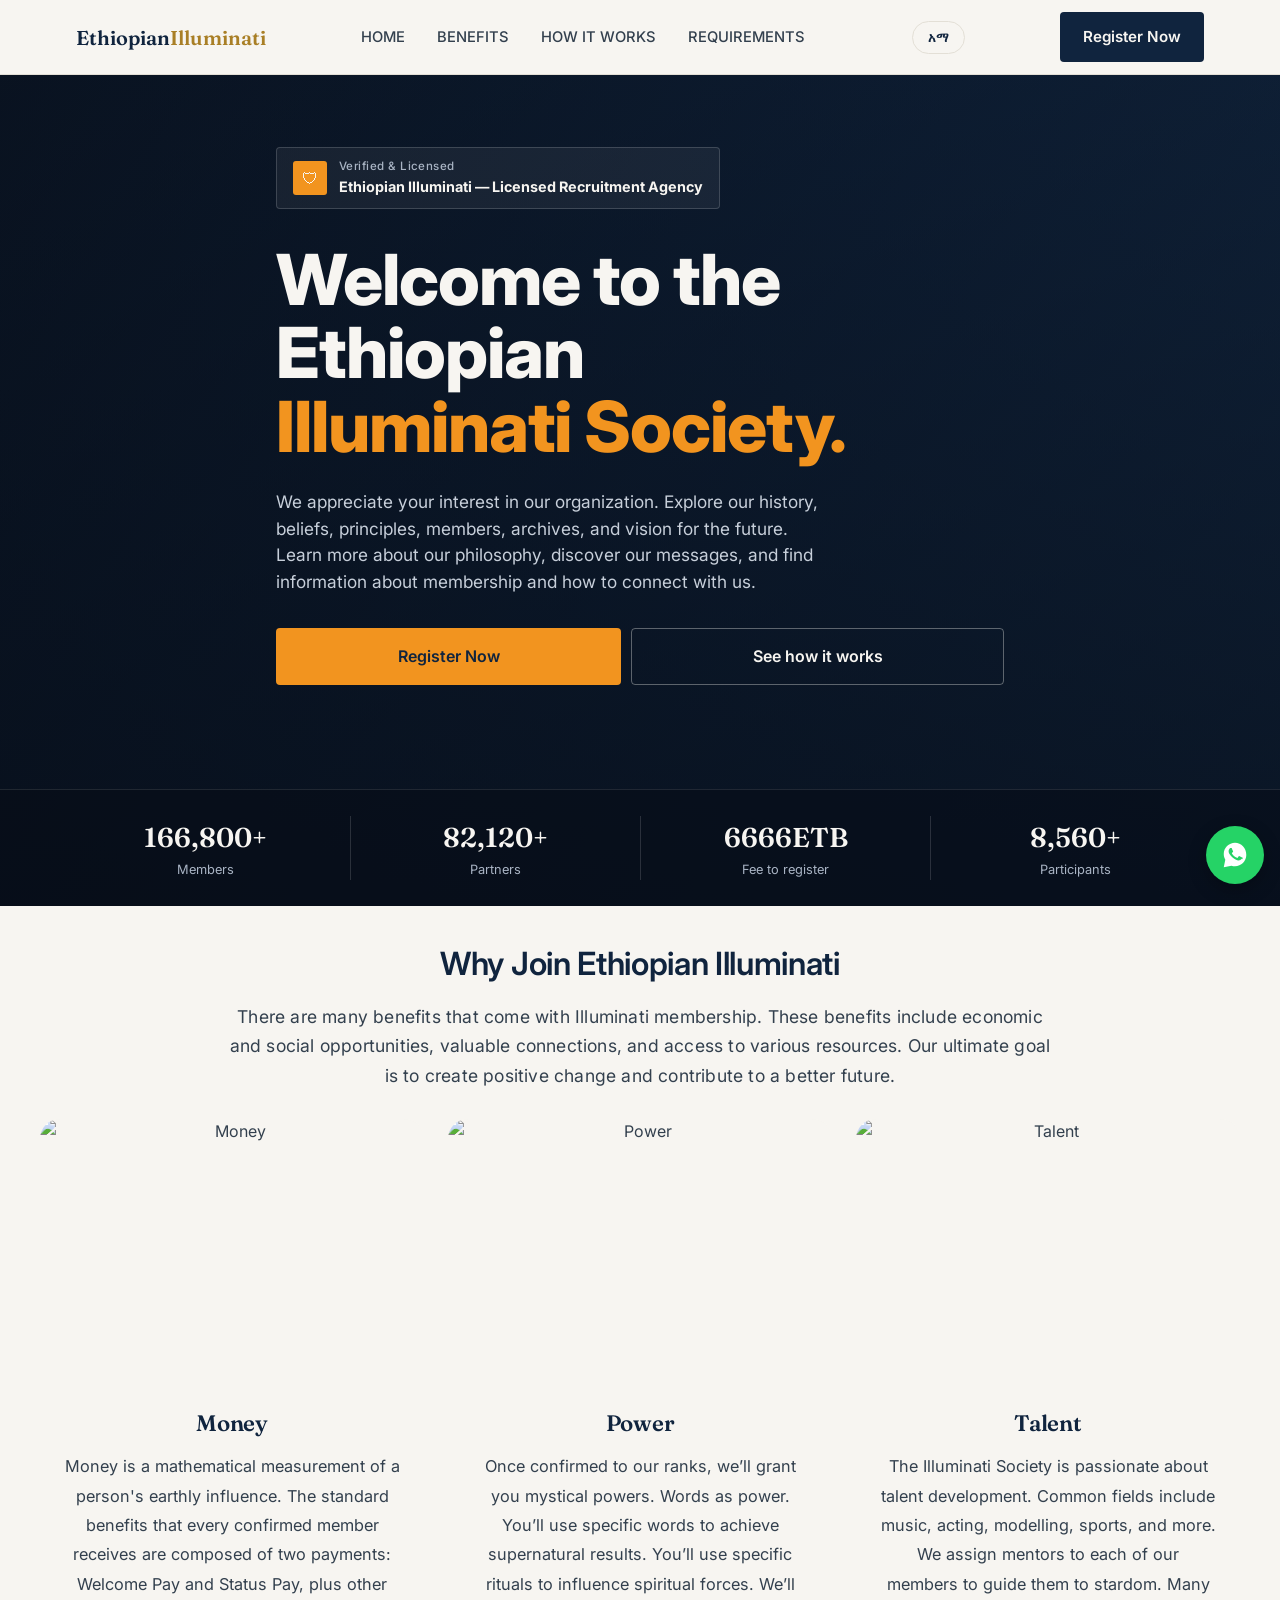
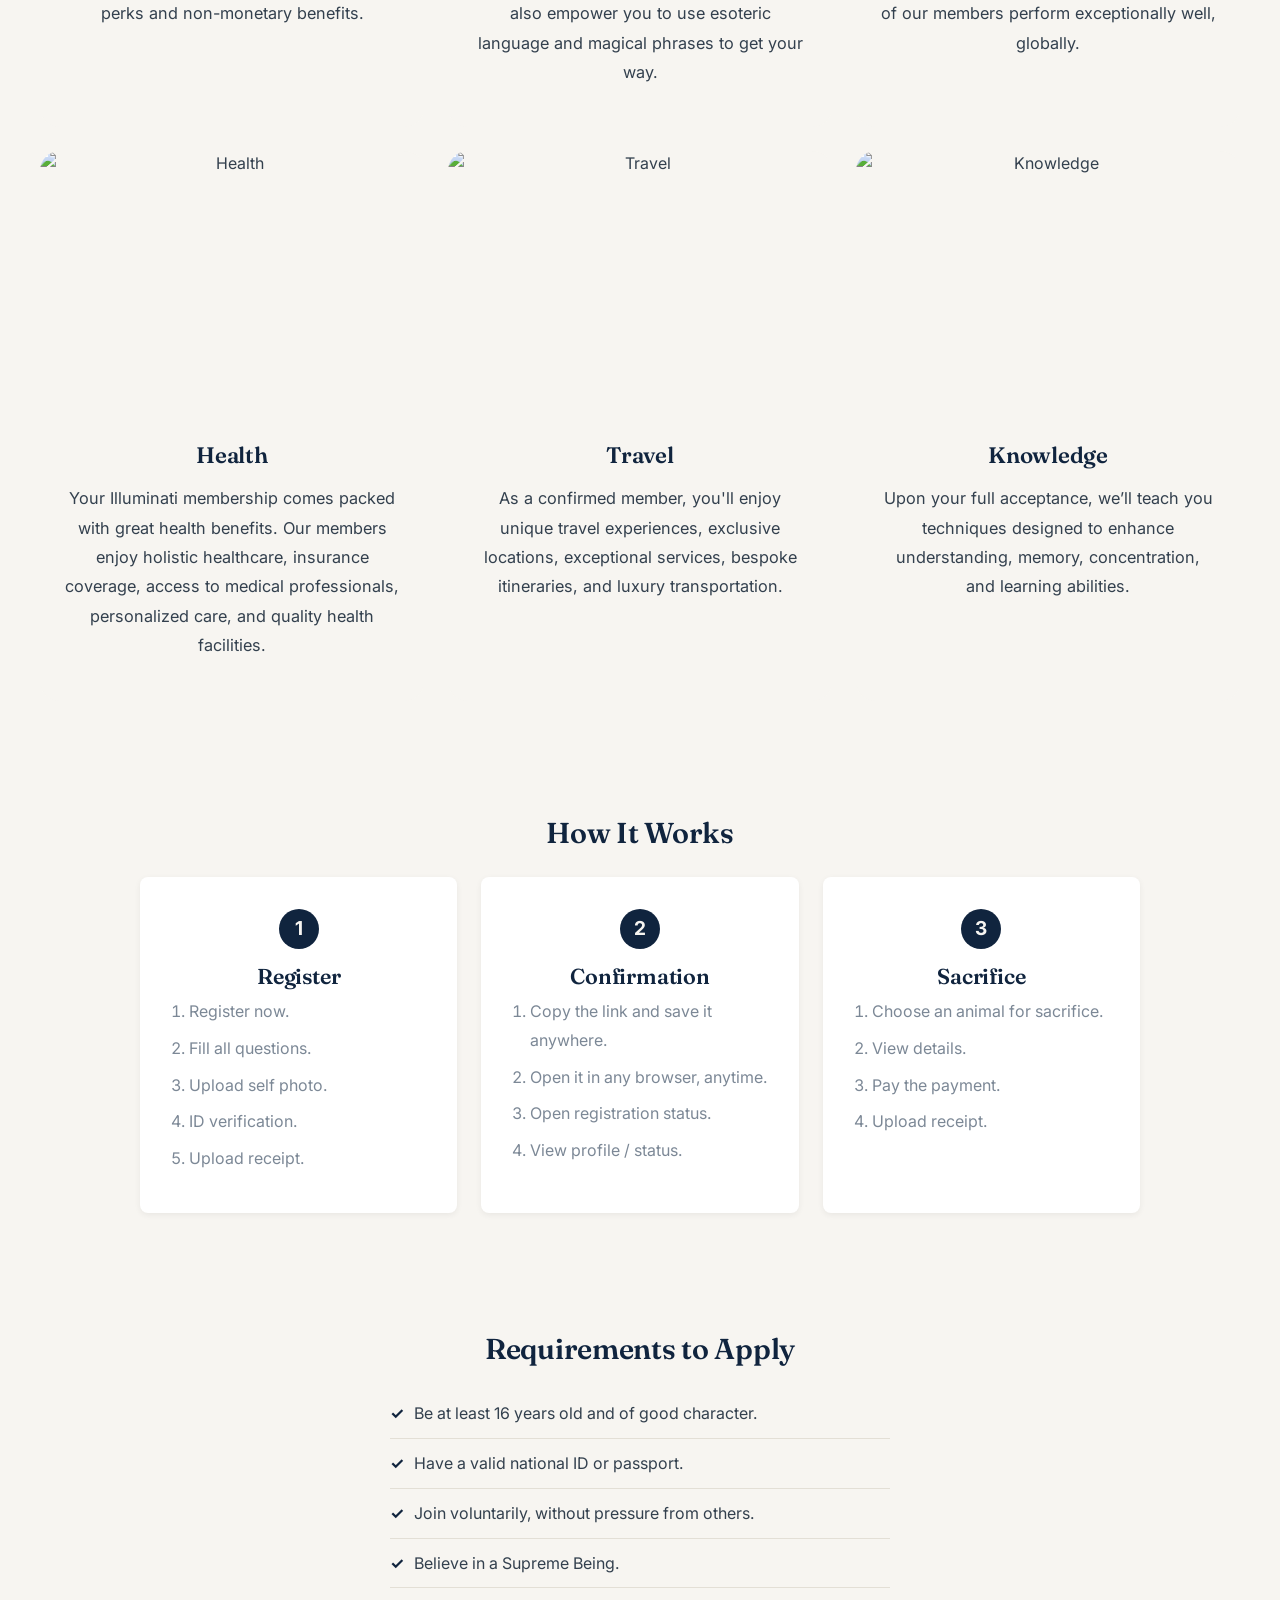
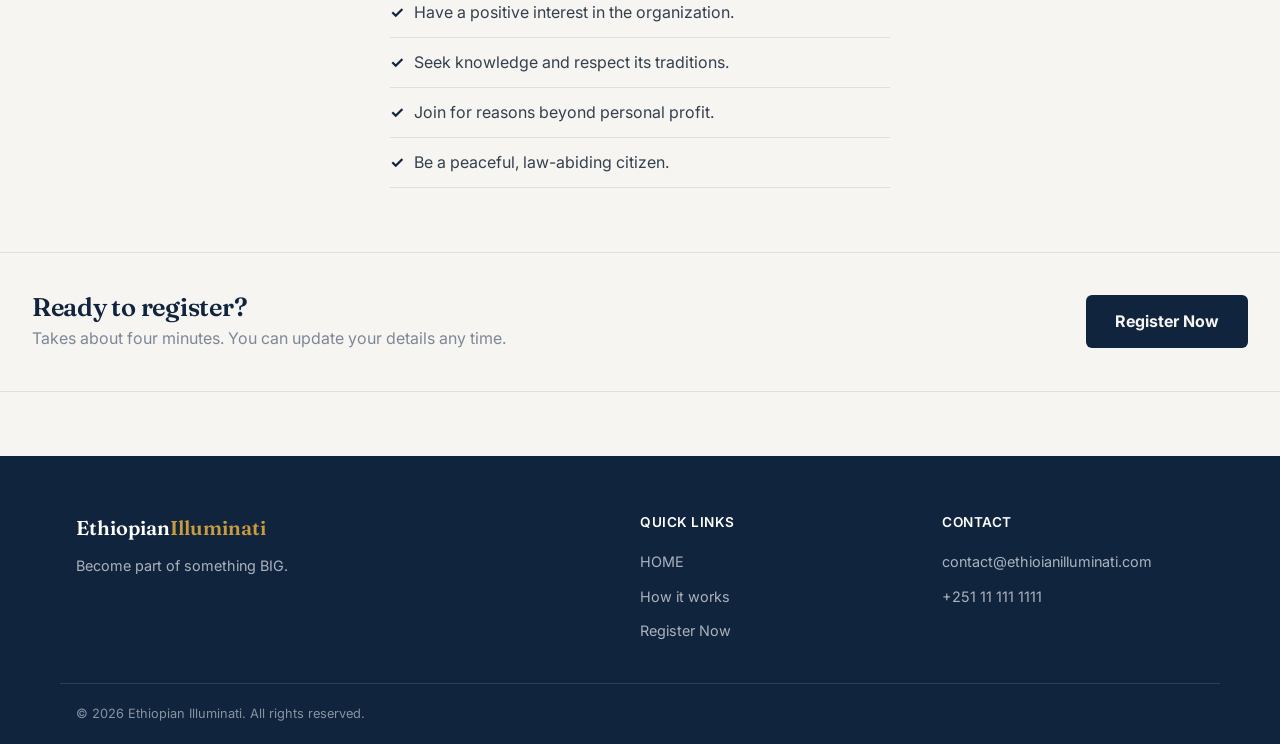
==== index.html @ 620e5559 "Add files via upload" ====
<!DOCTYPE html>
<html lang="en">
<head>
<meta charset="UTF-8">
<meta name="viewport" content="width=device-width, initial-scale=1.0">
<title>Ethiopian Illuminati-Registration</title>
<link rel="preconnect" href="https://fonts.googleapis.com">
<link href="https://fonts.googleapis.com/css2?family=Fraunces:opsz,wght@9..144,400;9..144,600;9..144,700&family=Inter:wght@400;500;600;700&display=swap" rel="stylesheet">
<link rel="stylesheet" href="styles.css">
</head>
<body>

<header class="site-header">
  <div class="wrap header-row">
    <a class="brand" href="index.html">
      <img class="brand-logo" src="images/elu.jpg" alt="Ethiopian Illuminati logo" onerror="this.style.display='none'">
      <span class="brand-word">Ethiopian<span class="brand-accent">Illuminati</span></span>
    </a>
    <nav class="main-nav">
      <a href="index.html" data-i18n="nav.home">HOME</a>
      <a href="#benefits" data-i18n="nav.benefits">BENEFITS</a>
      <a href="#how" data-i18n="nav.howItWorks">HOW IT WORKS</a>
      <a href="#requirements" data-i18n="nav.requirements">REQUIREMENTS</a>
    </nav>
    <button type="button" class="lang-toggle" id="langToggle" aria-label="Switch to Amharic">አማ</button>
    <button class="nav-toggle" aria-label="Menu" aria-expanded="false">
      <svg viewBox="0 0 24 24" width="24" height="24" fill="none" stroke="currentColor" stroke-width="1.8"><path d="M3 6h18M3 12h18M3 18h18"/></svg>
    </button>
    <a class="btn btn-primary" href="register.html" data-i18n="nav.registerNow">Register Now</a>
  </div>
</header>
<main>
  <section class="hero">
  <div class="hero-overlay"></div>
  <div class="wrap hero-content">
    <div class="badge">
      <span class="badge-icon">&#128737;</span>
      <div>
        <p class="badge-eyebrow" data-i18n="hero.badgeEyebrow">Verified &amp; Licensed</p>
        <p class="badge-main" data-i18n="hero.badgeMain">Ethiopian Illuminati — Licensed Recruitment Agency</p>
      </div>
    </div>

    <h1 class="hero-display" data-i18n-html="hero.headline">Welcome <br><span class="accent">to the Ethiopian Illuminati!</span></h1>

    <p class="hero-lede" data-i18n="hero.lede">We appreciate your interest in our organization. Explore our history, beliefs, principles, members, archives, and vision for the future. Learn more about our philosophy, discover our messages, and find information about membership and how to connect with us.</p>

    <div class="hero-actions">
      <a class="btn btn-accent btn-lg" href="register.html" data-i18n="hero.registerCta">Register now </a>
      <a class="btn btn-outline btn-lg" href="#how" data-i18n="hero.seeHow">See how it works</a>
    </div>
  </div>

  <div class="hero-stats">
    <div class="wrap stats-row">
      <div><span class="stat-num">166,800+</span><span class="stat-label" data-i18n="stats.workersPlaced">Members</span></div>
      <div><span class="stat-num">82,120+</span><span class="stat-label" data-i18n="stats.employerPartners">Partners</span></div>
      <div><span class="stat-num">6666ETB</span><span class="stat-label" data-i18n="stats.feeToRegister">Fee to register</span></div>
      <div><span class="stat-num">8,560+</span><span class="stat-label" data-i18n="stats.sectorsHiring">Participants</span></div>
    </div>
  </div>          
</section>
 <section class="benefits" id="benefits">

  <h2 data-i18n="benefits.whyjoin">
    Why Join Ethiopian Illuminati
  </h2>

  <div class="about-text">
    <p data-i18n="benefits.intro">
      here are myriad benefits that come with Illuminati membership.The benefits accured are economic and social;montery and nono monetrey.ur financial foundation is built upon liquid assets, great connections and various holdings across plantes.These myriad resources enable us to run global scale missions. Our ultimate goal is to change the world for better.
    </p>
  </div>

  <div class="benefits-grid">
       <!-- 4 -->
    <div class="benefit-card">
      <img src="images/money.jpg" alt="Money" class="benefit-icon">

      <div class="benefit-text">
        <h3 data-i18n="benefits.money.title">Money</h3>
        <p data-i18n="benefits.money.text">
         >Money is a mathematical measurement of a person's earthly influence. The standard benefits that every Confirmed Member receives is composed of two payments: Welcome Pay (lump sum) and Status Pay (monthly). Plus other perks and non-monetary benefits.
        </p>
      </div>
    </div>
    
    <!-- 1 -->
    <div class="benefit-card">
      <img src="images/power.jpg" alt="Power" class="benefit-icon">

      <div class="benefit-text">
        <h3 data-i18n="benefits.power.title">Power</h3>
        <p data-i18n="benefits.power.text">
        Once confirmed to our ranks, we’ll grant you mystical powers. Words as power. You’ll use specific words to achieve supernatural results. You’ll use specific rituals to influence spiritual forces. We’ll also empower you to use esoteric language and magical phrases to get your way.
        </p>
      </div>
    </div>

    <!-- 2 -->
    <div class="benefit-card">
      <img src="images/talent.jpg" alt="Talent" class="benefit-icon">

      <div class="benefit-text">
        <h3 data-i18n="benefits.talent.title">Talent</h3>
        <p data-i18n="benefits.talent.text">
         The Illuminati Society is passionate about talent development. Common fields include: music, acting, modelling, sports, and more. We assign mentors to each of our members to guide them to stardom. Many of our members perform exceptionally well, globally.
        </p>
      </div>
    </div>

    <!-- 3 -->
    <div class="benefit-card">
      <img src="images/health.jpg" alt="Health" class="benefit-icon">

      <div class="benefit-text">
        <h3 data-i18n="benefits.health.title">Health</h3>
        <p data-i18n="benefits.health.text">
          Your Illuminati membership comes packed with great health benefits. Our members enjoy the best of holistic healthcare system, universal insurance coverage, access to top medical professionals, personalized care, and superior health facilities in a country of their choice.
        </p>
      </div>
    </div>
    
    <!-- 5 -->
    <div class="benefit-card">
      <img src="images/travel.jpg" alt="Travel" class="benefit-icon">

      <div class="benefit-text">
        <h3 data-i18n="benefits.travel.title">Travel</h3>
        <p data-i18n="benefits.travel.text">
         Ever dreamed of going to the Bohemian Grove & other exclusive, high-end locations? As a Confirmed Member, you'll enjoy the privilege of unique travel experiences, indulgent amenities & exceptional services, often including private villas, bespoke itineraries, and luxury mobility like cars & jets.
        </p>
      </div>
    </div>

    <!-- 6 -->
    <div class="benefit-card">
      <img src="images/knowledge.jpg" alt="Knowledge" class="benefit-icon">

      <div class="benefit-text">
        <h3 data-i18n="benefits.knowledge.title">Knowledge</h3>
        <p data-i18n="benefits.knowledge.text">
         Upon your full acceptance, we’ll teach you incantations that imparts and enhances understanding. Our magical rituals are designed to help you reach new heights in thinking, improve your memory, concentration, and learning abilities.
        </p>
      </div>
    </div>

  </div>
</section>
<section class="how-it-works" id="how">

  <h2 data-i18n="how.title">How It Works</h2>

  <div class="steps-grid">

    <!-- STEP 1 -->
    <div class="step-card">

      <div class="step-number">1</div>

      <h3 data-i18n="how.step1Title">Register</h3>

      <ol>
        <li data-i18n="how.step1.item1">Register now.</li>
        <li data-i18n="how.step1.item2">Fill all questions.</li>
        <li data-i18n="how.step1.item3">Upload self photo.</li>
        <li data-i18n="how.step1.item4">ID verification.</li>
        <li data-i18n="how.step1.item5">Upload receipt.</li>
      </ol>

    </div>


    <!-- STEP 2 -->
    <div class="step-card">

      <div class="step-number">2</div>

      <h3 data-i18n="how.step2Title">Confirmation</h3>

      <ol>
        <li data-i18n="how.step2.item1">Copy the link and save it anywhere.</li>
        <li data-i18n="how.step2.item2">Open it in any browser, anytime.</li>
        <li data-i18n="how.step2.item3">Open registration status.</li>
        <li data-i18n="how.step2.item4">View profile / status.</li>
      </ol>

    </div>


    <!-- STEP 3 -->
    <div class="step-card">

      <div class="step-number">3</div>

      <h3 data-i18n="how.step3Title">Sacrifice</h3>

      <ol>
        <li data-i18n="how.step3.item1">Choose an animal for sacrifice.</li>
        <li data-i18n="how.step3.item2">View details.</li>
        <li data-i18n="how.step3.item3">Pay the payment.</li>
        <li data-i18n="how.step3.item4">Upload receipt.</li>
      </ol>

    </div>

  </div>

</section>
<section class="requirements" id="requirements">

  <h2 data-i18n="requirements.title">Requirements to Apply</h2>

  <ul class="requirements-list">
    <li data-i18n="requirements.item1">
      Be at least 16 years old and of good character.
    </li>

    <li data-i18n="requirements.item2">
      Have a valid national ID or passport.
    </li>

    <li data-i18n="requirements.item3">
      Join voluntarily, without pressure from others.
    </li>

    <li data-i18n="requirements.item4">
      Believe in a Supreme Being.
    </li>

    <li data-i18n="requirements.item5">
      Have a positive interest in the organization.
    </li>

    <li data-i18n="requirements.item6">
      Seek knowledge and respect its traditions.
    </li>

    <li data-i18n="requirements.item7">
      Join for reasons beyond personal profit.
    </li>

    <li data-i18n="requirements.item8">
      Be a peaceful, law-abiding citizen.
    </li>
  </ul>

</section>
<section class="cta-banner">

  <div class="cta-text">

    <h2 data-i18n="cta.title">
      Ready to register?
    </h2>

    <p data-i18n="cta.text">
      Takes about four minutes. You can update your details any time.
    </p>

  </div>

  <a href="register.html"
     class="btn-cta"
     data-i18n="cta.button">
    Register Now
  </a>

</section>
  </main>
<footer class="site-footer">
  <div class="wrap footer-grid">
    <div class="footer-col footer-brand">
      <a class="brand" href="index.html">
        <span class="brand-word">Ethiopian<span class="brand-accent">Illuminati</span></span>
      </a>
      <p data-i18n="footer.tagline">Connecting job seekers with vetted employers across Ethiopia.</p>
    </div>
    <div class="footer-col">
      <h4 data-i18n="footer.quickLinks">Quick Links</h4>
      <ul>
        <li><a href="index.html" data-i18n="nav.home">Home</a></li>
        <li><a href="index.html#how" data-i18n="nav.how">How it works</a></li>
        <li><a href="register.html" data-i18n="nav.registerNow">Register Now</a></li>
      </ul>
    </div>
    <div class="footer-col">
      <h4 data-i18n="footer.contact">Contact</h4>
      <ul>
        <li><a href="mailto:contact@ethioianilluminati.com">contact@ethioianilluminati.com</a></li>
        <li><a href="tel:+251111111111">+251 11 111 1111</a></li>
      </ul>
    </div>
  </div>
  <div class="wrap footer-bottom">
    <p>&copy; 2026 Ethiopian Illuminati. <span data-i18n="footer.rights">All rights reserved.</span></p>
  </div>
</footer>
<script src="config.js"></script>
<script src="i18n.js"></script>
<script src="confirm.js"></script>
<script src="nav.js"></script>
<script src="whatsapp.js"></script>
</body>
</html>
---- styles.css ----
:root{
  /* Prevents phones/browsers with "Force Dark" or "Auto dark theme for websites"
     enabled from recoloring the page (this was why the orange accent turned
     red/maroon and the light sections went dark on some phones). */
  color-scheme: light only;

  --navy: #10243E;
  --navy-soft: #1A3358;
  --gold: #C89B3C;
  --gold-deep: #A97F26;
  --accent: #F2941F;
  --accent-deep: #D67D0F;
  --cream: #F7F5F1;
  --paper: #FFFFFF;
  --slate: #33404E;
  --muted: #7C8896;
  --line: #E3DFD6;
  --success: #2F6B4F;
  --radius: 4px;
  --serif: 'Fraunces', Georgia, serif;
  --sans: 'Inter', -apple-system, sans-serif;
}

*{box-sizing:border-box; margin:0; padding:0;}
[hidden]{ display:none !important; }
html{scroll-behavior:smooth;}
body{
  font-family: var(--sans);
  color: var(--slate);
  background: var(--cream);
  line-height: 1.55;
  -webkit-font-smoothing: antialiased;
}
img{max-width:100%; display:block;}
a{color:inherit; text-decoration:none;}
.wrap{max-width: 1160px; margin: 0 auto; padding: 0 24px;}

h1,h2,h3{
  font-family: var(--serif);
  color: var(--navy);
  line-height: 1.12;
  font-weight: 600;
  letter-spacing: -0.01em;
}
h1{font-size: clamp(2.4rem, 5vw, 3.6rem);}
h2{font-size: clamp(1.7rem, 3vw, 2.3rem); margin-bottom: 8px;}
h3{font-size: 1.15rem; margin-bottom: 8px;}
.lede{font-size: 1.05rem; color: var(--muted); max-width: 46ch;}
.kicker{
  font-family: var(--sans);
  font-size: 0.95rem;
  font-weight: 600;
  color: var(--gold-deep);
  margin-bottom: 14px;
}

/* buttons */
.btn{
  display:inline-flex; align-items:center; justify-content:center;
  padding: 12px 22px;
  border-radius: var(--radius);
  font-weight: 600;
  font-size: 0.95rem;
  border: 1px solid transparent;
  cursor: pointer;
  transition: background .15s ease, color .15s ease, border-color .15s ease;
}
.btn-primary{ background: var(--navy); color: var(--cream); }
.btn-primary:hover{ background: var(--navy-soft); }
.btn-ghost{ background: transparent; color: var(--navy); border-color: var(--navy); }
.btn-ghost:hover{ background: var(--navy); color: var(--cream); }
.btn-lg{ padding: 15px 28px; font-size: 1rem; }
.btn:disabled{ opacity: .55; cursor: not-allowed; }

/* header */
.site-header{
  background: var(--cream);
  border-bottom: 1px solid var(--line);
  position: sticky; top:0; z-index: 20;
}
.header-row{
  display:flex; flex-wrap: wrap; align-items:center; justify-content:space-between;
  min-height: 74px; row-gap: 8px; position: relative;
}
.brand{
  display:flex; align-items:center; gap:10px;
  font-family: var(--serif);
  font-size: 1.25rem;
  font-weight: 600;
  color: var(--navy);
}
.brand-logo{
  width: 49px; height: 49px;
  border-radius: 50%;
  object-fit: cover;
  display: block;
  flex-shrink: 0;
}
@media (max-width: 600px){
  .brand-logo{
    width: 38px;
    height: 38px;
  }
}
.brand-accent{ color: var(--gold-deep); }
.main-nav{ display:flex; gap: 32px; }
.main-nav a{ font-size: 0.92rem; font-weight: 500; color: var(--slate); }
.main-nav a:hover{ color: var(--navy); }

.nav-toggle{
  display:none; background:none; border:none; cursor:pointer; padding: 8px;
  color: var(--navy); align-items:center; justify-content:center;
}

.lang-toggle{
  background: transparent;
  border: 1px solid var(--line);
  color: var(--navy);
  border-radius: 999px;
  padding: 7px 15px;
  font-size: 0.82rem;
  font-family: var(--sans, inherit);
  font-weight: 600;
  cursor: pointer;
  margin-left: 12px;
  flex-shrink: 0;
  transition: background 0.15s, color 0.15s, border-color 0.15s;
}
.lang-toggle:hover{ background: var(--navy); color: var(--cream); border-color: var(--navy); }

/* hero — full-bleed dark photo hero with orange accent */
.hero{
  position: relative;
  color: var(--cream);
  padding: 110px 0 0;
  overflow: hidden;
  background: url('images/hero-bg.jpg') center / cover no-repeat,
    linear-gradient(120deg, #0B1626 0%, #10243E 55%, #16304F 100%);
}
.hero-overlay{
  position:absolute; inset:0;
  background: linear-gradient(180deg, rgba(6,12,22,0.35) 0%, rgba(6,12,22,0.75) 100%);
  pointer-events:none;
}
.hero-content{ position:relative; padding-bottom: 64px; max-width: 760px; }

.badge{
  display:inline-flex; align-items:center; gap: 12px;
  background: rgba(255,255,255,0.06);
  border: 1px solid rgba(255,255,255,0.16);
  border-radius: var(--radius);
  padding: 10px 16px;
  margin-bottom: 34px;
}
.badge-icon{
  display:flex; align-items:center; justify-content:center;
  width: 34px; height: 34px;
  background: var(--accent);
  border-radius: 3px;
  font-size: 1rem;
}
.badge-eyebrow{ font-size: 0.72rem; letter-spacing: 0.04em; color: #A9B4C4; font-weight:500; }
.badge-main{ font-size: 0.9rem; font-weight: 700; color: var(--cream); }

.hero-display{
  font-family: var(--sans);
  font-weight: 800;
  font-size: clamp(2.6rem, 6vw, 4.4rem);
  line-height: 1.04;
  letter-spacing: -0.015em;
  color: var(--cream);
  margin-bottom: 26px;
}
.hero-display .accent{ color: var(--accent); }

.hero-lede{
  font-size: 1.08rem;
  color: #C7CFDA;
  max-width: 50ch;
  margin-bottom: 32px;
}

/* Hero action buttons: kept on one line and allowed to shrink together,
   instead of wrapping onto separate lines on phones with larger system
   font sizes (this was why "See how it works" dropped below the primary
   button on some devices). Falls back to a clean full-width stack only
   on very narrow screens (see media query below). */
.hero-actions{
  display:flex;
  gap:10px;
  margin-bottom: 56px;
  flex-wrap: nowrap;
}
.hero-actions .btn{
  flex: 1 1 auto;
  min-width: 0;
  white-space: nowrap;
  overflow: hidden;
  text-overflow: ellipsis;
}

.btn-accent{ background: var(--accent); color: var(--navy); }
.btn-accent:hover{ background: var(--accent-deep); }
.btn-outline{ background: transparent; color: var(--cream); border-color: rgba(247,245,241,0.35); }
.btn-outline:hover{ background: rgba(255,255,255,0.08); border-color: rgba(247,245,241,0.6); }

.hero-stats{ position:relative; background: rgba(6,12,22,0.55); border-top: 1px solid rgba(255,255,255,0.1); }
.hero-stats .stats-row{
  display:grid; grid-template-columns: repeat(4, 1fr);
  padding: 26px 0;
}
.hero-stats .stats-row > div{ text-align:center; border-left: 1px solid rgba(255,255,255,0.14); }
.hero-stats .stats-row > div:first-child{ border-left:none; }
.hero-stats .stat-num{
  display:block; font-family: var(--serif); font-size: 1.7rem; color: var(--cream); font-weight:600;
}
.hero-stats .stat-label{ display:block; font-size: 0.8rem; color: #A9B4C4; margin-top:2px; }

/* how it works */
/* HOW IT WORKS */
.how-it-works {
  padding: 84px 0;
}

.how-it-works h2 {
  text-align: center;
  margin-bottom: 50px;
}

.steps-grid {
  display: grid;
  grid-template-columns: repeat(3, 1fr);
  gap: 32px;
  max-width: 1150px;
  margin: 0 auto;
}

.step-card {
  background: #fff;
  border-radius: 14px;
  padding: 40px 32px;
  text-align: center;
  box-shadow: 0 5px 20px rgba(0, 0, 0, 0.08);
  transition: transform 0.3s ease, box-shadow 0.3s ease;
}

.step-card:hover {
  transform: translateY(-5px);
  box-shadow: 0 10px 30px rgba(0, 0, 0, 0.12);
}

.step-number {
  width: 54px;
  height: 54px;
  margin: 0 auto 22px;
  border-radius: 50%;
  background: var(--navy);
  color: white;

  display: flex;
  align-items: center;
  justify-content: center;

  font-size: 1.2rem;
  font-weight: 700;
}

.step-card h3 {
  margin-bottom: 20px;
  font-size: 1.35rem;
}

.step-card ol {
  text-align: left;
  margin: 0;
  padding-left: 25px;
  color: var(--muted);
  line-height: 1.8;
}

.step-card li {
  margin-bottom: 8px;
}


/* Mobile */
@media (max-width: 800px) {
  .steps-grid {
    grid-template-columns: 1fr;
    padding: 0 20px;
  }
}

/* footer */
.site-footer{
  background: var(--navy);
  padding: 56px 0 0;
  margin-top: 64px;
}
.footer-grid{
  display:grid;
  grid-template-columns: 2fr 1fr 1fr;
  gap: 40px;
  padding-bottom: 40px;
  border-bottom: 1px solid rgba(255,255,255,0.12);
}
.footer-col .brand{ color: var(--paper); }
.footer-col .brand .brand-accent{ color: var(--gold); }
.footer-brand p{
  margin-top: 12px;
  font-size: 0.9rem;
  color: rgba(255,255,255,0.65);
  max-width: 34ch;
}
.footer-col h4{
  font-family: var(--sans);
  font-size: 0.85rem;
  font-weight: 600;
  letter-spacing: 0.04em;
  text-transform: uppercase;
  color: var(--paper);
  margin-bottom: 16px;
}
.footer-col ul{ list-style:none; display:flex; flex-direction:column; gap:10px; }
.footer-col ul a{
  font-size: 0.9rem;
  color: rgba(255,255,255,0.65);
}
.footer-col ul a:hover{ color: var(--gold); }
.footer-bottom{
  padding: 20px 0;
  font-size: 0.8rem;
  color: rgba(255,255,255,0.5);
}

@media (max-width: 720px){
  .footer-grid{ grid-template-columns: 1fr; gap: 28px; }
}

/* registration page */
.register-section{ padding: 64px 0 96px; }
.register-grid{
  display:grid; grid-template-columns: 0.85fr 1.15fr; gap: 64px; align-items:start;
}
.register-intro h1{ margin-top: 6px; }
.register-form{
  background: var(--paper);
  border: 1px solid var(--line);
  border-radius: var(--radius);
  padding: 36px;
}
.form-row{ margin-bottom: 20px; }
.form-row.two-col{ display:grid; grid-template-columns: 1fr 1fr; gap: 20px; margin-bottom: 0; }
.form-row.two-col > div{ margin-bottom: 20px; }
.form-row label{ display:block; font-size: 0.88rem; font-weight: 600; color: var(--navy); margin-bottom: 6px; }
.field-hint{ font-size: 0.82rem; color: var(--muted); margin: -12px 0 20px; }
.form-section-label{
  font-family: var(--serif); font-size: 1.05rem; font-weight:600; color: var(--navy);
  margin: 30px 0 4px; padding-top: 22px; border-top: 1px solid var(--line);
}
input[type="file"]{
  padding: 9px 10px; font-size: 0.88rem; background: var(--cream);
}

/* ===== file upload field with preview ===== */
.file-field-input{
  position: absolute; width: 1px; height: 1px; padding: 0; margin: -1px;
  overflow: hidden; clip: rect(0,0,0,0); white-space: nowrap; border: 0;
}
.file-dropzone{
  display:flex; flex-direction:column; align-items:center; justify-content:center; gap: 8px;
  height: 150px; border: 1.5px dashed var(--line); border-radius: var(--radius);
  background: var(--cream); color: var(--muted); font-size: 0.85rem; font-weight: 600;
  cursor: pointer; text-align:center; padding: 12px; transition: border-color .15s ease, color .15s ease;
}
.file-dropzone:hover, .file-dropzone:focus-visible{ border-color: var(--accent); color: var(--accent-deep); outline: none; }
.file-field.has-file .file-dropzone{ display:none; }

.file-preview{
  position: relative; height: 150px; border-radius: var(--radius);
  border: 1px solid var(--line); overflow: hidden; background: var(--cream);
  display:flex; align-items:center; justify-content:center;
}
.file-preview img{ width:100%; height:100%; object-fit: cover; display:block; }
.file-preview-doc{
  display:flex; flex-direction:column; align-items:center; gap: 6px; padding: 12px;
  color: var(--slate); font-size: 0.82rem; font-weight: 600; text-align:center; word-break: break-all;
}
.file-preview-doc svg{ color: var(--accent-deep); }

.file-field-actions{ display:flex; gap: 8px; margin-top: 10px; }
.btn-sm{ padding: 7px 14px; font-size: 0.8rem; }

.resume-banner{
  display:flex; align-items:center; justify-content:space-between; gap: 16px; flex-wrap: wrap;
  background: var(--cream); border: 1px solid var(--line); border-radius: var(--radius);
  padding: 16px 18px; margin-bottom: 24px;
}
.resume-banner p{ margin:0; font-size: 0.9rem; color: var(--slate); }
.resume-banner-actions{ display:flex; gap: 8px; flex-shrink: 0; }
.file-resumed-note .file-preview-doc span{ color: var(--accent-deep); }

.payment-box{
  background: var(--cream);
  border: 1px solid var(--line);
  border-left: 3px solid var(--accent);
  border-radius: var(--radius);
  padding: 16px 18px;
  margin-bottom: 12px;
}
.payment-box-title{ font-size: 0.88rem; font-weight: 600; color: var(--navy); margin-bottom: 10px; }
.payment-details{ display:flex; flex-direction:column; gap: 6px; }
.payment-details > div{ display:flex; justify-content:space-between; gap: 12px; font-size: 0.88rem; }
.payment-details dt{ color: var(--muted); }
.payment-details dd{ font-weight: 600; color: var(--slate); }
input, select, textarea{
  width:100%;
  font-family: var(--sans);
  font-size: 0.95rem;
  color: var(--slate);
  padding: 11px 13px;
  border: 1px solid var(--line);
  border-radius: var(--radius);
  background: var(--paper);
}
input:focus, select:focus, textarea:focus{
  outline: none;
  border-color: var(--navy);
  box-shadow: 0 0 0 3px rgba(16,36,62,0.12);
}
textarea{ resize: vertical; }
.checkbox-row{ display:flex; align-items:flex-start; gap: 10px; font-size: 0.88rem; color: var(--slate); font-weight:400; cursor:pointer; }
.checkbox-row input{ width:auto; margin-top: 3px; }
.form-row.consent{ margin-bottom: 26px; }

/* ===== fingerprint sensor button (redesigned: oval sensor pad + thumbprint ridges) ===== */
.fingerprint-row{ display:flex; align-items:center; gap: 14px; margin-bottom: 22px; }
.fingerprint-btn{
  position: relative;
  width: 82px; height: 100px; flex: 0 0 auto;
  border-radius: 40% 40% 44% 44% / 46% 46% 54% 54%;
  display:flex; align-items:center; justify-content:center;
  border: none;
  background: linear-gradient(145deg, #EDEAE3, #DFDBD1);
  box-shadow: inset 0 2px 5px rgba(0,0,0,0.18), inset 0 -2px 3px rgba(255,255,255,0.6);
  color: var(--muted);
  cursor:pointer;
  -webkit-user-select:none; user-select:none; touch-action:none;
  -webkit-tap-highlight-color: transparent;
  transition: color .2s ease, background .2s ease, box-shadow .2s ease;
}
.fingerprint-btn svg{ position:relative; z-index:2; }
.fingerprint-btn::before{
  content:""; position:absolute; inset:0; border-radius: inherit; z-index:1;
  background: conic-gradient(var(--navy) calc(var(--p, 0) * 1%), transparent 0);
  -webkit-mask: radial-gradient(farthest-side, transparent calc(100% - 4px), #000 calc(100% - 4px));
          mask: radial-gradient(farthest-side, transparent calc(100% - 4px), #000 calc(100% - 4px));
  transition: opacity .15s ease;
  opacity: var(--p, 0);
}
.fingerprint-btn.is-verified{
  background: linear-gradient(145deg, #E9F2ED, #DCEAE1);
  color: var(--navy);
  box-shadow: inset 0 2px 5px rgba(47,107,79,0.25), inset 0 -2px 3px rgba(255,255,255,0.6);
}
.fingerprint-btn.is-verified svg{ color: var(--gold-deep); }
.fingerprint-btn.is-verified::before{ opacity: 0; }
.fingerprint-hint{ margin:0; }
.form-status{ margin-top: 14px; font-size: 0.9rem; }
.form-status.success{ color: var(--success); }
.form-status.error{ color: #B23A3A; }

/* focus visibility */
a:focus-visible, button:focus-visible, input:focus-visible, select:focus-visible, textarea:focus-visible{
  outline: 2px solid var(--gold-deep);
  outline-offset: 2px;
}

/* responsive */
@media (max-width: 900px){
  .register-grid{ grid-template-columns: 1fr; }
  .how-grid{ grid-template-columns: 1fr; }
  .cta-banner{ flex-direction: column; align-items: flex-start; }
  .stats-row{ grid-template-columns: repeat(2, 1fr); row-gap: 20px; }
  .stats-row > div:nth-child(3){ border-left: 1px solid rgba(255,255,255,0.14); }
  .main-nav{ display:none; }
  .main-nav.nav-open{
    display:flex; flex-direction:column; gap: 0;
    position:absolute; top:100%; left:0; right:0;
    background: var(--paper); border: 1px solid var(--line); border-top:none;
    padding: 8px 24px; box-shadow: 0 10px 24px rgba(0,0,0,0.1); z-index: 30;
  }
  .main-nav.nav-open a{ padding: 12px 0; border-bottom: 1px solid var(--line); }
  .main-nav.nav-open a:last-child{ border-bottom: none; }
  .nav-toggle{ display:flex; }
  .form-row.two-col{ grid-template-columns: 1fr; }
  .cta-band-row{ flex-direction:column; align-items:flex-start; }
}

@media (max-width: 480px){
  .header-row{
    flex-wrap: nowrap;
    gap: 6px;
  }
  .brand{
    min-width: 0;
    flex-shrink: 1;
    overflow: hidden;
  }
  .brand-word{
    font-size: 0.95rem;
    white-space: nowrap;
    overflow: hidden;
    text-overflow: ellipsis;
  }
  .lang-toggle{
    padding: 6px 10px;
    font-size: 0.72rem;
    margin-left: 4px;
    flex-shrink: 0;
  }
  .nav-toggle{ flex-shrink: 0; }
  .header-row > a.btn-primary{
    padding: 8px 12px;
    font-size: 0.78rem;
    white-space: nowrap;
    flex-shrink: 0;
    margin-left: 2px;
  }

  /* Shrink hero button padding/text slightly on narrow phones so both
     buttons keep fitting on one line even with a larger system font size. */
  .hero-actions .btn-lg{
    padding: 12px 14px;
    font-size: 0.88rem;
  }
}

/* Only below this width do the hero buttons stack — and when they do,
   they stack full-width and centered instead of the old half-wrapped look. */
@media (max-width: 360px){
  .hero-actions{
    flex-wrap: wrap;
  }
  .hero-actions .btn{
    flex: 1 1 100%;
    white-space: normal;
  }
}

@media (max-width: 380px){
  .brand-logo{ height: 30px; }
  .brand-word{ font-size: 0.85rem; }
  .lang-toggle{ padding: 5px 8px; font-size: 0.68rem; }
  .header-row > a.btn-primary{ padding: 7px 10px; font-size: 0.74rem; }
}

@media (prefers-reduced-motion: reduce){
  *{ scroll-behavior: auto !important; transition: none !important; }
}

/* ===== admin dashboard ===== */
.admin-login-section{ padding: 80px 0 96px; }
.admin-login-card{
  max-width: 440px; margin: 0 auto;
  background: var(--paper);
  border: 1px solid var(--line);
  border-radius: var(--radius);
  padding: 36px;
}
.admin-login-title{ font-size: 1.6rem; margin-bottom: 10px; }

.admin-dashboard{ padding: 48px 0 96px; }
.admin-dash-head{
  display:flex; align-items:flex-end; justify-content:space-between; flex-wrap:wrap; gap:16px;
  margin-bottom: 22px;
}
.admin-dash-title{ font-size: 1.9rem; margin-top: 4px; }
.admin-summary{ display:flex; gap:10px; flex-wrap:wrap; }
.admin-pill{
  font-size: 0.8rem; font-weight:600; color: var(--slate);
  background: var(--paper); border: 1px solid var(--line); border-radius: 999px;
  padding: 6px 14px;
}
.admin-pill.status-new{ color: var(--accent-deep); border-color: var(--accent); }
.admin-pill.status-contacted{ color: var(--gold-deep); border-color: var(--gold); }
.admin-pill.status-placed{ color: var(--success); border-color: var(--success); }

.admin-filters{
  display:flex; gap:12px; flex-wrap:wrap; margin-bottom: 18px;
}
.admin-filters input[type="search"]{ flex: 1 1 220px; }
.admin-filters select{ flex: 0 1 200px; }
.admin-filters .btn{ flex: 0 0 auto; }

.admin-table-wrap{
  background: var(--paper);
  border: 1px solid var(--line);
  border-radius: var(--radius);
  overflow-x: auto;
}
.admin-table{ width:100%; border-collapse: collapse; font-size: 0.9rem; }
.admin-table th{
  text-align:left; font-size: 0.78rem; text-transform: uppercase; letter-spacing: 0.04em;
  color: var(--muted); font-weight:600; padding: 14px 16px; border-bottom: 1px solid var(--line);
  white-space: nowrap;
}
.admin-table td{
  padding: 12px 16px; border-bottom: 1px solid var(--line); white-space: nowrap; vertical-align: middle;
}
.admin-table tbody tr:last-child td{ border-bottom: none; }
.admin-table tbody tr:hover{ background: var(--cream); }
.admin-approval-cell{ display:flex; align-items:center; gap:8px; flex-wrap: wrap; }
.admin-approval-cell .btn-sm{ padding: 6px 12px; font-size: 0.82rem; }
.reject-btn{ color: var(--gold-deep, #a15c00); border-color: var(--gold, #a15c00); }
.reject-btn:hover{ background: var(--gold, #a15c00); color: #fff; }
.delete-registration-btn{ color: var(--danger, #c0392b); border-color: var(--danger, #c0392b); }
.delete-registration-btn:hover{ background: var(--danger, #c0392b); color: #fff; }

.status-select{
  padding: 7px 10px; font-size: 0.85rem; font-weight:600; border-radius: var(--radius);
  border: 1px solid var(--line); background: var(--cream); color: var(--slate);
}
.status-select.status-new{ color: var(--accent-deep); }
.status-select.status-contacted{ color: var(--gold-deep); }
.status-select.status-placed{ color: var(--success); }
.status-select.status-rejected{ color: #B23A3A; }

/* modal */
.admin-modal-overlay{
  position: fixed; inset: 0; z-index: 50;
  background: rgba(6,12,22,0.55);
  display:flex; align-items:flex-start; justify-content:center;
  padding: 48px 20px; overflow-y: auto;
}
.admin-modal{
  position: relative;
  background: var(--paper);
  border-radius: var(--radius);
  max-width: 620px; width: 100%;
  padding: 36px;
}
.admin-modal-close{
  position: absolute; top: 16px; right: 16px;
  width: 32px; height: 32px; border-radius: 50%;
  border: 1px solid var(--line); background: var(--cream);
  font-size: 1.3rem; line-height: 1; color: var(--slate); cursor:pointer;
}
.admin-modal-title{ font-size: 1.5rem; margin-bottom: 18px; }
.admin-modal-grid{
  display:grid; grid-template-columns: 1fr 1fr; gap: 14px 20px; font-size: 0.92rem;
}
.admin-modal-label{ display:block; font-size: 0.74rem; text-transform:uppercase; letter-spacing:0.04em; color: var(--muted); margin-bottom: 3px; }
.admin-modal-notes{ margin-top: 18px; font-size: 0.92rem; }
.admin-modal-notes p{ margin-top: 4px; white-space: pre-wrap; }
.admin-modal-docs{ display:flex; gap: 10px; flex-wrap: wrap; }
.admin-doc{ display: flex; flex-direction: column; gap: 6px; }
.admin-doc-preview{
  width: 160px; height: 160px; object-fit: cover; border-radius: 8px;
  border: 1px solid var(--line); cursor: zoom-in; transition: opacity 0.15s ease;
}
.admin-doc-preview:hover{ opacity: 0.85; }

@media (max-width: 640px){
  .admin-modal-grid{ grid-template-columns: 1fr; }
  .admin-filters select{ flex: 1 1 140px; }
}

/* ===== registration confirmation panel (on register.html) ===== */
.confirm-panel-title{ font-size: 1.5rem; margin-bottom: 6px; }
.confirm-link-row{ display:flex; gap: 10px; }
.confirm-link-row input{ flex:1; font-size: 0.85rem; color: var(--muted); }

/* ===== public confirmation page (confirm.html) ===== */
.confirm-section{ padding: 72px 0 96px; display:flex; justify-content:center; }
.confirm-card{
  max-width: 480px; width:100%;
  background: var(--paper);
  border: 1px solid var(--line);
  border-radius: var(--radius);
  padding: 40px;
  text-align:center;
  overflow: hidden;
}
.confirm-card::before{
  content:"";
  display:block;
  margin: -40px -40px 28px;
  height: 64px;
  background: linear-gradient(120deg, #0B1626 0%, #10243E 55%, #16304F 100%);
}
.confirm-kicker{
  font-size: 0.78rem; font-weight:700; letter-spacing:0.04em; text-transform:uppercase;
  color: var(--gold-deep); margin-bottom: 6px;
}
.confirm-headline{ font-family: var(--serif); font-size: 1.5rem; color: var(--navy); margin-bottom: 4px; }
.confirm-disclaimer{ font-size: 0.78rem; color: var(--muted); margin-top: 20px; border-top: 1px solid var(--line); padding-top: 16px; }
.confirm-jobs-cta{ margin-top: 18px; }
.confirm-photo{
  width: 96px; height: 96px; border-radius: 50%;
  object-fit: cover; margin: 0 auto 20px;
  border: 3px solid var(--cream);
  box-shadow: 0 0 0 1px var(--line);
}
.confirm-check{
  display:inline-flex; align-items:center; justify-content:center;
  width: 56px; height:56px; border-radius:50%;
  background: rgba(47,107,79,0.12); color: var(--success);
  font-size: 1.6rem; margin-bottom: 18px;
}
.confirm-check-pending{
  background: rgba(200,155,60,0.14); color: var(--gold-deep);
}
.confirm-name{ font-size: 1.4rem; margin-bottom: 4px; }
.confirm-sub{ color: var(--muted); font-size: 0.92rem; margin-bottom: 24px; }
.confirm-status-badge{
  display:inline-block; font-size: 0.82rem; font-weight:700;
  padding: 6px 16px; border-radius: 999px; margin-bottom: 22px;
  background: var(--cream); border: 1px solid var(--line); color: var(--slate);
}
.confirm-status-badge.status-new{ color: var(--accent-deep); border-color: var(--accent); }
.confirm-status-badge.status-contacted{ color: var(--gold-deep); border-color: var(--gold); }
.confirm-status-badge.status-placed{ color: var(--success); border-color: var(--success); }
.confirm-status-badge.status-rejected{ color: #B23A3A; border-color: #B23A3A; }
.confirm-meta{ font-size: 0.85rem; color: var(--muted); }
.confirm-error{ color: #B23A3A; }

/* ===== floating WhatsApp button ===== */
.whatsapp-fab{
  position: fixed; right: 22px; bottom: 22px; z-index: 60;
  width: 58px; height: 58px; border-radius: 50%;
  background: #25D366; color: #fff;
  display:flex; align-items:center; justify-content:center;
  box-shadow: 0 6px 18px rgba(0,0,0,0.28);
  transition: transform 0.15s ease;
}
.whatsapp-fab:hover{ transform: scale(1.06); }
@media (max-width: 480px){
  .whatsapp-fab{ right: 16px; bottom: 16px; width: 52px; height: 52px; }
}

/* ===== admin settings card ===== */
.admin-settings-card{
  background: var(--paper); border: 1px solid var(--line); border-radius: var(--radius);
  padding: 20px 24px; margin-bottom: 22px;
}
.admin-settings-card .form-row.two-col{ margin-bottom: 16px; }
.field-hint.success{ color: var(--success); }
.field-hint.error{ color: #B23A3A; }

/* ===== openings page ===== */
.openings-section{ padding: 56px 0 80px; }
.openings-section .kicker,
.openings-title,
.openings-section .lede{ text-align: center; margin-left: auto; margin-right: auto; }
.openings-title{ font-size: 2rem; margin: 10px auto 14px; max-width: 700px; }
.openings-section .lede{ max-width: 620px; margin-bottom: 28px; }

.openings-filters{ margin-bottom: 24px; }
.openings-gate{
  border: 1px solid var(--line); border-radius: var(--radius, 10px); background: var(--paper, #fff);
  padding: 28px 24px; max-width: 480px; display: flex; flex-direction: column; gap: 14px; align-items: flex-start;
}
.openings-gate p{ color: var(--slate); margin: 0; }
.openings-filters select{
  padding: 10px 14px; border: 1px solid var(--line); border-radius: 8px;
  background: var(--paper, #fff); font-family: var(--sans); font-size: 0.9rem; color: var(--slate);
  min-width: 220px;
}

.openings-grid{
  display: grid; grid-template-columns: repeat(auto-fill, minmax(300px, 1fr)); gap: 28px;
}
.opening-card{
  border: none; border-radius: 20px;
  background: var(--paper); display: flex; flex-direction: column; overflow: hidden;
  text-align: center; min-height: 480px;
  box-shadow: 0 2px 14px rgba(16, 36, 62, 0.06);
}
.opening-image{
  width: 100%; height: 300px; object-fit: cover; display: block; background: var(--sand, #EFEAE0);
}
.opening-image-placeholder{
  background: linear-gradient(135deg, var(--sand, #EFEAE0), var(--line, #E3DFD6));
}
.opening-card-body{ padding: 2rem 1.5rem 2.5rem; display: flex; flex-direction: column; gap: 8px; flex: 1; }
.opening-sector{
  font-size: 0.75rem; letter-spacing: 0.04em; text-transform: uppercase; font-weight: 600;
  color: var(--accent-deep);
}
.opening-title{ font-family: var(--serif); font-size: 1.5rem; color: var(--navy); margin: 0 0 0.5rem; }
.opening-meta{ font-size: 1.05rem; line-height: 1.8; color: var(--slate); }
.opening-detail{
  max-height: 0; overflow: hidden; opacity: 0;
  transition: max-height 0.25s ease, opacity 0.2s ease;
}
.opening-card.expanded .opening-detail{ max-height: 400px; opacity: 1; margin: 4px 0; }
.opening-desc{ font-size: 1.05rem; line-height: 1.8; color: var(--slate); margin: 0 0 8px; }
.opening-posted{ font-size: 0.85rem; color: var(--muted); margin: 0; }
.opening-actions{
  display: flex; align-items: center; justify-content: center; gap: 16px; margin-top: auto; padding-top: 12px;
}
.opening-receipt{
  display: flex; flex-direction: column; align-items: center; gap: 6px; padding-top: 10px;
}
.opening-receipt-btn{ cursor: pointer; }
.opening-toggle{
  background: none; border: none; padding: 0; font: inherit; font-size: 0.9rem; font-weight: 600;
  color: var(--accent-deep); cursor: pointer; text-decoration: underline; text-underline-offset: 2px;
}
.opening-card .btn{ align-self: center; }

/* ===== benefits section (openings page) ===== */
.benefits{ padding: 64px 2rem 80px; text-align: center; }
.benefits h2{
  font-family: var(--serif); font-size: 2rem; color: var(--navy); margin: 0 0 32px; text-align: center;
}
.about-text {
  max-width: 850px;
  margin: 0 auto 40px;
  text-align: center;
}

.about-text p {
  text-align: center;
  line-height: 1.8;
}
.benefits-grid{
  display: grid; grid-template-columns: repeat(3, 1fr); gap: 1.5rem;
  max-width: 1200px; margin: 0 auto;
}
.benefit-card{
  background: var(--cream);
  border-radius: 20px;
  overflow: hidden;
  text-align: center;
  min-height: 480px;
  display: flex; flex-direction: column;
  transition: transform 0.3s ease, box-shadow 0.3s ease;
}
.benefit-card:hover{
  transform: translateY(-5px);
  box-shadow: 0 10px 25px rgba(16, 36, 62, 0.12);
}
.benefit-icon{
  width: 100%;
  height: 260px;
  display: block;
  object-fit: cover;
}
.benefit-text{ padding: 2rem 1.5rem 2.5rem; flex: 1; display: flex; flex-direction: column; }
.benefit-card h3{
  font-family: var(--serif); color: var(--navy); margin: 0 0 1rem; font-size: 1.4rem;
}
.benefit-card p{ margin: 0; line-height: 1.8; color: var(--slate); font-size: 1.02rem; }

@media (max-width: 700px){
  .benefits-grid{ grid-template-columns: 1fr; }
  .benefit-card{ min-height: 420px; }
}

/* ===== about text block ===== */
.about-text{ max-width: 1100px; margin: 0 auto; padding: 30px 20px; }
.about-text p{
  font-family: var(--serif);
  font-size: 1.1rem;
  line-height: 1.8;
  letter-spacing: 0.2px;
  color: var(--slate);
  text-align: justify;
  margin: 0;
}

/* ===== how it works (steps variant) ===== */
.how-it-works{ padding: 4rem 2rem; text-align: center; background-color: var(--cream); }
.how-it-works h2{ font-size: 1.8rem; margin-bottom: 2rem; color: var(--navy); }
.steps-grid{
  display: grid; grid-template-columns: repeat(auto-fit, minmax(220px, 1fr));
  gap: 1.5rem; max-width: 1000px; margin: 0 auto;
}
.step-card{
  background: var(--paper); padding: 2rem 1.5rem; border-radius: 8px;
  box-shadow: 0 2px 6px rgba(0,0,0,0.06);
}
.step-number{
  width: 40px; height: 40px; background-color: var(--navy); color: var(--cream);
  border-radius: 50%; display: flex; align-items: center; justify-content: center;
  font-weight: bold; margin: 0 auto 1rem;
}
.step-card h3{ color: var(--navy); margin-bottom: 0.5rem; }

/* ===== requirements checklist ===== */
.requirements{ padding: 4rem 2rem; text-align: center; }
.requirements h2{ font-size: 1.8rem; margin-bottom: 1.5rem; color: var(--navy); }
.requirements-list{ list-style: none; max-width: 500px; margin: 0 auto; text-align: left; }
.requirements-list li{
  padding: 0.75rem 0 0.75rem 1.5rem; border-bottom: 1px solid var(--line); position: relative;
}
.requirements-list li::before{
  content: "✓"; color: var(--navy); font-weight: bold; position: absolute; left: 0;
}

/* ===== inline cta banner ===== */
.cta-banner{
  display: flex; justify-content: space-between; align-items: center; flex-wrap: wrap;
  gap: 1.5rem; padding: 2.5rem 2rem; border-top: 1px solid var(--line); border-bottom: 1px solid var(--line);
}
.cta-text h2{ font-size: 1.6rem; color: var(--navy); margin-bottom: 0.3rem; }
.cta-text p{ color: var(--muted); }
.btn-cta{
  background-color: var(--navy); color: var(--cream); padding: 0.9rem 1.8rem;
  border-radius: 6px; text-decoration: none; font-weight: bold; white-space: nowrap;
}
.btn-cta:hover{ background-color: var(--gold); color: var(--navy); }

/* ===== simple standalone form (scoped — does not affect .register-form etc.) ===== */
.simple-form{
  max-width: 500px; margin: 2rem auto; padding: 2rem;
  background: var(--cream); border-radius: 8px;
  display: flex; flex-direction: column; gap: 1rem;
}
.simple-form label{ font-weight: bold; margin-bottom: -0.5rem; color: var(--slate); }
.simple-form input, .simple-form select{
  padding: 0.6rem; border: 1px solid var(--line); border-radius: 4px; font-size: 1rem;
}
.simple-form button{
  padding: 0.75rem; background-color: var(--navy); color: var(--cream);
  border: none; border-radius: 6px; cursor: pointer; font-size: 1rem;
}
.simple-form button:hover{ background-color: var(--gold); color: var(--navy); }

/* ===== admin openings management ===== */
.admin-openings-card{
  background: var(--paper); border: 1px solid var(--line); border-radius: var(--radius);
  padding: 20px 24px; margin-bottom: 22px;
}
.admin-openings-list{ display: flex; flex-direction: column; gap: 10px; margin-top: 16px; }
.admin-opening-row{
  display: flex; align-items: center; justify-content: space-between; gap: 12px;
  padding: 12px 14px; border: 1px solid var(--line); border-radius: 8px; flex-wrap: wrap;
}
.admin-opening-row.inactive{ opacity: 0.55; }
.admin-opening-info{ display: flex; flex-direction: column; gap: 2px; }
.admin-opening-info strong{ font-family: var(--serif); color: var(--navy); }
.admin-opening-info span{ font-size: 0.82rem; color: var(--muted); }
.admin-opening-actions{ display: flex; gap: 8px; }
.admin-opening-actions .btn{ padding: 6px 12px; font-size: 0.82rem; }
.admin-opening-thumb{
  width: 56px; height: 56px; border-radius: 8px; object-fit: cover; flex-shrink: 0;
  background: var(--sand, #EFEAE0);
}
.admin-opening-thumb-empty{ border: 1px dashed var(--line); }
.form-row--checkbox label{ display: flex; align-items: center; gap: 8px; font-weight: 500; }
.form-row--checkbox input[type="checkbox"]{ width: 16px; height: 16px; }
.opening-image-preview-wrap{ margin-top: 8px; }
.opening-image-preview{ width: 200px; height: 120px; object-fit: cover; border-radius: 8px; border: 1px solid var(--line); }
#openingFormStatus{ display: block; margin-top: 10px; }

/* register.html — extracted inline styles */
.field-hint--upload{ margin: 8px 0 0; }
.field-hint--bank-details{ margin-top: -10px; margin-bottom: 18px; }
.lede--confirm{ margin-bottom: 20px; }
.field-hint--copy-status{ margin-top: 8px; margin-bottom: 0; }
.lede--login{ margin-bottom: 22px; }


/* =========================================================
   FINAL RESPONSIVE FIX
   Prevents layout differences between phones/tablets.
   Keep this block at the END of the stylesheet.
   ========================================================= */

html, body {
  width: 100%;
  max-width: 100%;
  overflow-x: hidden;
}

body {
  min-width: 320px;
}

img, svg, video, iframe {
  max-width: 100%;
}

button, input, select, textarea {
  max-width: 100%;
}

.wrap {
  width: 100%;
  max-width: 1160px;
  margin-inline: auto;
  padding-inline: 24px;
}

/* ---------- Header ---------- */
.header-row {
  min-width: 0;
}

@media (max-width: 900px) {
  .header-row {
    flex-wrap: nowrap;
    gap: 10px;
  }

  .brand {
    min-width: 0;
    flex: 1 1 auto;
    overflow: hidden;
  }

  .brand-word {
    min-width: 0;
    overflow: hidden;
    text-overflow: ellipsis;
    white-space: nowrap;
  }

  .main-nav {
    display: none;
  }

  .nav-toggle {
    display: flex;
    flex: 0 0 auto;
  }

  .lang-toggle {
    flex: 0 0 auto;
    margin-left: 0;
  }

  .header-row > a.btn-primary {
    flex: 0 0 auto;
  }
}

/* ---------- Hero ---------- */
.hero {
  padding-top: 72px;
}

.hero-content {
  width: 100%;
  max-width: 760px;
  padding-bottom: 48px;
}

.hero-display {
  overflow-wrap: anywhere;
}

.hero-lede {
  max-width: 50ch;
}

.hero-actions {
  width: 100%;
}

.hero-actions .btn {
  min-width: 0;
}

.hero-stats {
  width: 100%;
}

.hero-stats .stats-row {
  width: 100%;
  grid-template-columns: repeat(4, minmax(0, 1fr));
}

.hero-stats .stats-row > div {
  min-width: 0;
  padding-inline: 8px;
}

.hero-stats .stat-num,
.hero-stats .stat-label {
  overflow-wrap: anywhere;
}

/* ---------- Benefits ---------- */
/* Removes the excessive gap caused by the earlier duplicate .about-text rules. */
.benefits {
  padding: 40px 24px 60px;
}

.benefits h2 {
  margin-bottom: 20px;
}

.about-text {
  width: 100%;
  max-width: 850px;
  margin: 0 auto 28px;
  padding: 0 10px;
}

.about-text p {
  margin: 0;
  text-align: center;
  line-height: 1.7;
}

.benefits-grid {
  width: 100%;
  max-width: 1200px;
  grid-template-columns: repeat(3, minmax(0, 1fr));
}

.benefit-card {
  min-width: 0;
}

.benefit-icon {
  width: 100%;
  height: 260px;
  object-fit: cover;
}

.benefit-text {
  min-width: 0;
}

/* ---------- How it works ---------- */
.how-it-works {
  padding: 56px 24px;
}

.how-it-works h2 {
  margin-bottom: 28px;
}

.steps-grid {
  width: 100%;
  max-width: 1000px;
  grid-template-columns: repeat(3, minmax(0, 1fr));
  gap: 24px;
}

.step-card {
  min-width: 0;
}

/* ---------- Openings ---------- */
.openings-section {
  padding: 48px 0 64px;
}

.openings-grid {
  grid-template-columns: repeat(3, minmax(0, 1fr));
}

.opening-card {
  min-width: 0;
}

.opening-image {
  width: 100%;
  height: 280px;
  object-fit: cover;
}

/* ---------- Footer ---------- */
.footer-grid {
  grid-template-columns: 2fr 1fr 1fr;
}

/* ---------- Forms ---------- */
.register-grid {
  grid-template-columns: minmax(0, 0.85fr) minmax(0, 1.15fr);
}

.register-form,
.admin-login-card,
.admin-modal,
.confirm-card {
  min-width: 0;
}

.form-row.two-col {
  grid-template-columns: minmax(0, 1fr) minmax(0, 1fr);
}

/* =========================================================
   TABLETS
   ========================================================= */
@media (max-width: 900px) {
  .wrap {
    padding-inline: 20px;
  }

  .hero {
    padding-top: 64px;
  }

  .hero-content {
    padding-bottom: 40px;
  }

  .hero-stats .stats-row {
    grid-template-columns: repeat(2, minmax(0, 1fr));
    row-gap: 0;
  }

  .hero-stats .stats-row > div {
    padding-block: 14px;
  }

  .hero-stats .stats-row > div:nth-child(3) {
    border-left: 1px solid rgba(255,255,255,0.14);
  }

  .hero-stats .stats-row > div:nth-child(odd) {
    border-left: none;
  }

  .benefits-grid,
  .steps-grid,
  .openings-grid {
    grid-template-columns: repeat(2, minmax(0, 1fr));
  }

  .register-grid {
    grid-template-columns: 1fr;
    gap: 36px;
  }

  .footer-grid {
    grid-template-columns: 1fr 1fr;
  }
}

/* =========================================================
   PHONES
   ========================================================= */
@media (max-width: 600px) {
  .wrap {
    padding-inline: 16px;
  }

  .site-header {
    position: sticky;
  }

  .header-row {
    min-height: 64px;
    gap: 6px;
  }

  .brand {
    gap: 7px;
  }

  .brand-logo {
    height: 32px;
  }

  .brand-word {
    font-size: 0.95rem;
  }

  .lang-toggle {
    padding: 6px 9px;
    font-size: 0.72rem;
  }

  .header-row > a.btn-primary {
    padding: 8px 10px;
    font-size: 0.75rem;
  }

  .hero {
    padding-top: 48px;
  }

  .hero-content {
    padding-bottom: 28px;
  }

  .badge {
    margin-bottom: 22px;
    padding: 8px 11px;
    gap: 8px;
  }

  .badge-icon {
    width: 30px;
    height: 30px;
  }

  .hero-display {
    font-size: clamp(2.1rem, 10vw, 3.1rem);
    line-height: 1.06;
    margin-bottom: 18px;
  }

  .hero-lede {
    font-size: 0.98rem;
    line-height: 1.65;
    margin-bottom: 24px;
  }

  .hero-actions {
    gap: 8px;
    margin-bottom: 32px;
  }

  .hero-actions .btn-lg {
    padding: 11px 10px;
    font-size: 0.84rem;
  }

  .hero-stats .stats-row {
    grid-template-columns: repeat(2, minmax(0, 1fr));
    padding: 8px 0;
  }

  .hero-stats .stats-row > div {
    padding: 12px 6px;
    border-left: 1px solid rgba(255,255,255,0.14);
  }

  .hero-stats .stats-row > div:nth-child(odd) {
    border-left: none;
  }

  .hero-stats .stat-num {
    font-size: 1.25rem;
    line-height: 1.2;
  }

  .hero-stats .stat-label {
    font-size: 0.7rem;
    line-height: 1.35;
  }

  .benefits {
    padding: 32px 16px 48px;
  }

  .benefits h2,
  .how-it-works h2,
  .requirements h2 {
    font-size: clamp(1.6rem, 7vw, 2rem);
    line-height: 1.15;
  }

  .about-text {
    padding: 0;
    margin-bottom: 24px;
  }

  .about-text p {
    font-size: 1rem;
    line-height: 1.7;
    text-align: center;
  }

  .benefits-grid,
  .steps-grid,
  .openings-grid {
    grid-template-columns: 1fr;
    gap: 18px;
  }

  .benefit-card {
    min-height: 0;
  }

  .benefit-icon {
    height: 220px;
  }

  .benefit-text {
    padding: 1.5rem 1.25rem 1.75rem;
  }

  .benefit-card h3 {
    font-size: 1.25rem;
  }

  .benefit-card p {
    font-size: 0.96rem;
    line-height: 1.7;
  }

  .how-it-works {
    padding: 44px 16px;
  }

  .steps-grid {
    padding: 0;
  }

  .step-card {
    padding: 28px 22px;
  }

  .openings-section {
    padding: 40px 0 52px;
  }

  .opening-image {
    height: 240px;
  }

  .footer-grid {
    grid-template-columns: 1fr;
    gap: 24px;
  }

  .site-footer {
    margin-top: 40px;
    padding-top: 40px;
  }

  .register-section {
    padding: 40px 0 60px;
  }

  .register-form {
    padding: 22px 16px;
  }

  .form-row.two-col {
    grid-template-columns: 1fr;
  }

  .confirm-section {
    padding: 48px 16px 64px;
  }

  .confirm-card {
    padding: 28px 20px;
  }

  .confirm-card::before {
    margin: -28px -20px 24px;
  }

  .admin-login-section {
    padding: 48px 16px 64px;
  }

  .admin-login-card,
  .admin-modal {
    padding: 24px 18px;
  }

  .admin-dashboard {
    padding: 36px 0 64px;
  }

  .admin-table-wrap {
    max-width: 100%;
  }

  .admin-modal-overlay {
    padding: 24px 12px;
  }
}

/* =========================================================
   VERY SMALL PHONES
   ========================================================= */
@media (max-width: 380px) {
  .header-row {
    gap: 4px;
  }

  .brand-logo {
    height: 29px;
  }

  .brand-word {
    font-size: 0.82rem;
  }

  .lang-toggle {
    padding: 5px 7px;
    font-size: 0.67rem;
  }

  .header-row > a.btn-primary {
    padding: 7px 8px;
    font-size: 0.7rem;
  }

  .hero {
    padding-top: 40px;
  }

  .hero-display {
    font-size: 2rem;
  }

  .hero-actions {
    flex-direction: column;
  }

  .hero-actions .btn {
    width: 100%;
    flex: 0 0 auto;
    white-space: normal;
  }

  .hero-stats .stat-num {
    font-size: 1.08rem;
  }

  .hero-stats .stat-label {
    font-size: 0.65rem;
  }

  .benefits {
    padding-inline: 12px;
  }

  .benefit-icon {
    height: 200px;
  }
}

/* Safe-area support for phones with display cutouts/home indicators. */
@supports (padding: max(0px)) {
  .wrap {
    padding-left: max(16px, env(safe-area-inset-left));
    padding-right: max(16px, env(safe-area-inset-right));
  }

  .whatsapp-fab {
    right: max(16px, env(safe-area-inset-right));
    bottom: max(16px, env(safe-area-inset-bottom));
  }
}


/* =========================================================
   BENEFITS IMAGE LAYOUT — FINAL FIX
   Desktop: 3 images/cards side-by-side
   Tablet: 2 columns
   Phone: 1 column
   ========================================================= */

/* Keep the benefits cards in a real 3-column layout. */
.benefits-grid {
  display: grid !important;
  grid-template-columns: repeat(3, minmax(0, 1fr)) !important;
  gap: 24px !important;
  width: 100%;
  max-width: 1200px;
  margin: 0 auto;
  align-items: stretch;
}

.benefits-grid > .benefit-card {
  width: 100%;
  min-width: 0;
  margin: 0;
}

/* IMPORTANT:
   Only images belonging to a benefit card get full card width.
   This prevents a standalone .benefit-icon from becoming a giant image. */
.benefits-grid .benefit-icon,
.benefit-card .benefit-icon {
  display: block;
  width: 100% !important;
  height: 260px;
  object-fit: cover;
  max-width: 100%;
}

/* If the HTML has the first 3 images directly inside .benefits
   rather than inside .benefit-card/.benefits-grid, keep those images
   side-by-side instead of stretching one image across the page. */
.benefits > .benefit-icon {
  display: inline-block;
  vertical-align: top;
  width: calc((100% - 48px) / 3) !important;
  height: 260px;
  object-fit: cover;
  margin: 0 20px 20px 0;
}

.benefits > .benefit-icon:nth-of-type(3n) {
  margin-right: 0;
}

/* Do not allow an image to create horizontal overflow. */
.benefits img {
  max-width: 100%;
}

/* Keep the paragraph centered, including its short final line. */
.about-text p {
  text-align: center !important;
}

/* ---------- Tablet ---------- */
@media (max-width: 900px) {
  .benefits-grid {
    grid-template-columns: repeat(2, minmax(0, 1fr)) !important;
  }

  .benefits > .benefit-icon {
    width: calc((100% - 20px) / 2) !important;
    margin-right: 16px;
  }

  .benefits > .benefit-icon:nth-of-type(3n) {
    margin-right: 16px;
  }

  .benefits > .benefit-icon:nth-of-type(2n) {
    margin-right: 0;
  }
}

/* ---------- Phone ---------- */
@media (max-width: 600px) {
  .benefits-grid {
    grid-template-columns: 1fr !important;
    gap: 18px !important;
  }

  .benefits > .benefit-icon {
    display: block;
    width: 100% !important;
    height: 220px;
    margin: 0 0 18px 0;
  }
}

/* ---------- Very small phone ---------- */
@media (max-width: 380px) {
  .benefits > .benefit-icon {
    height: 200px;
  }
}

/* ===== NORMAL FONT FIX FOR AMHARIC ABOUT/BENEFITS SECTION ===== */
.benefits h2,
.about-text p {
  font-family: var(--sans);
}
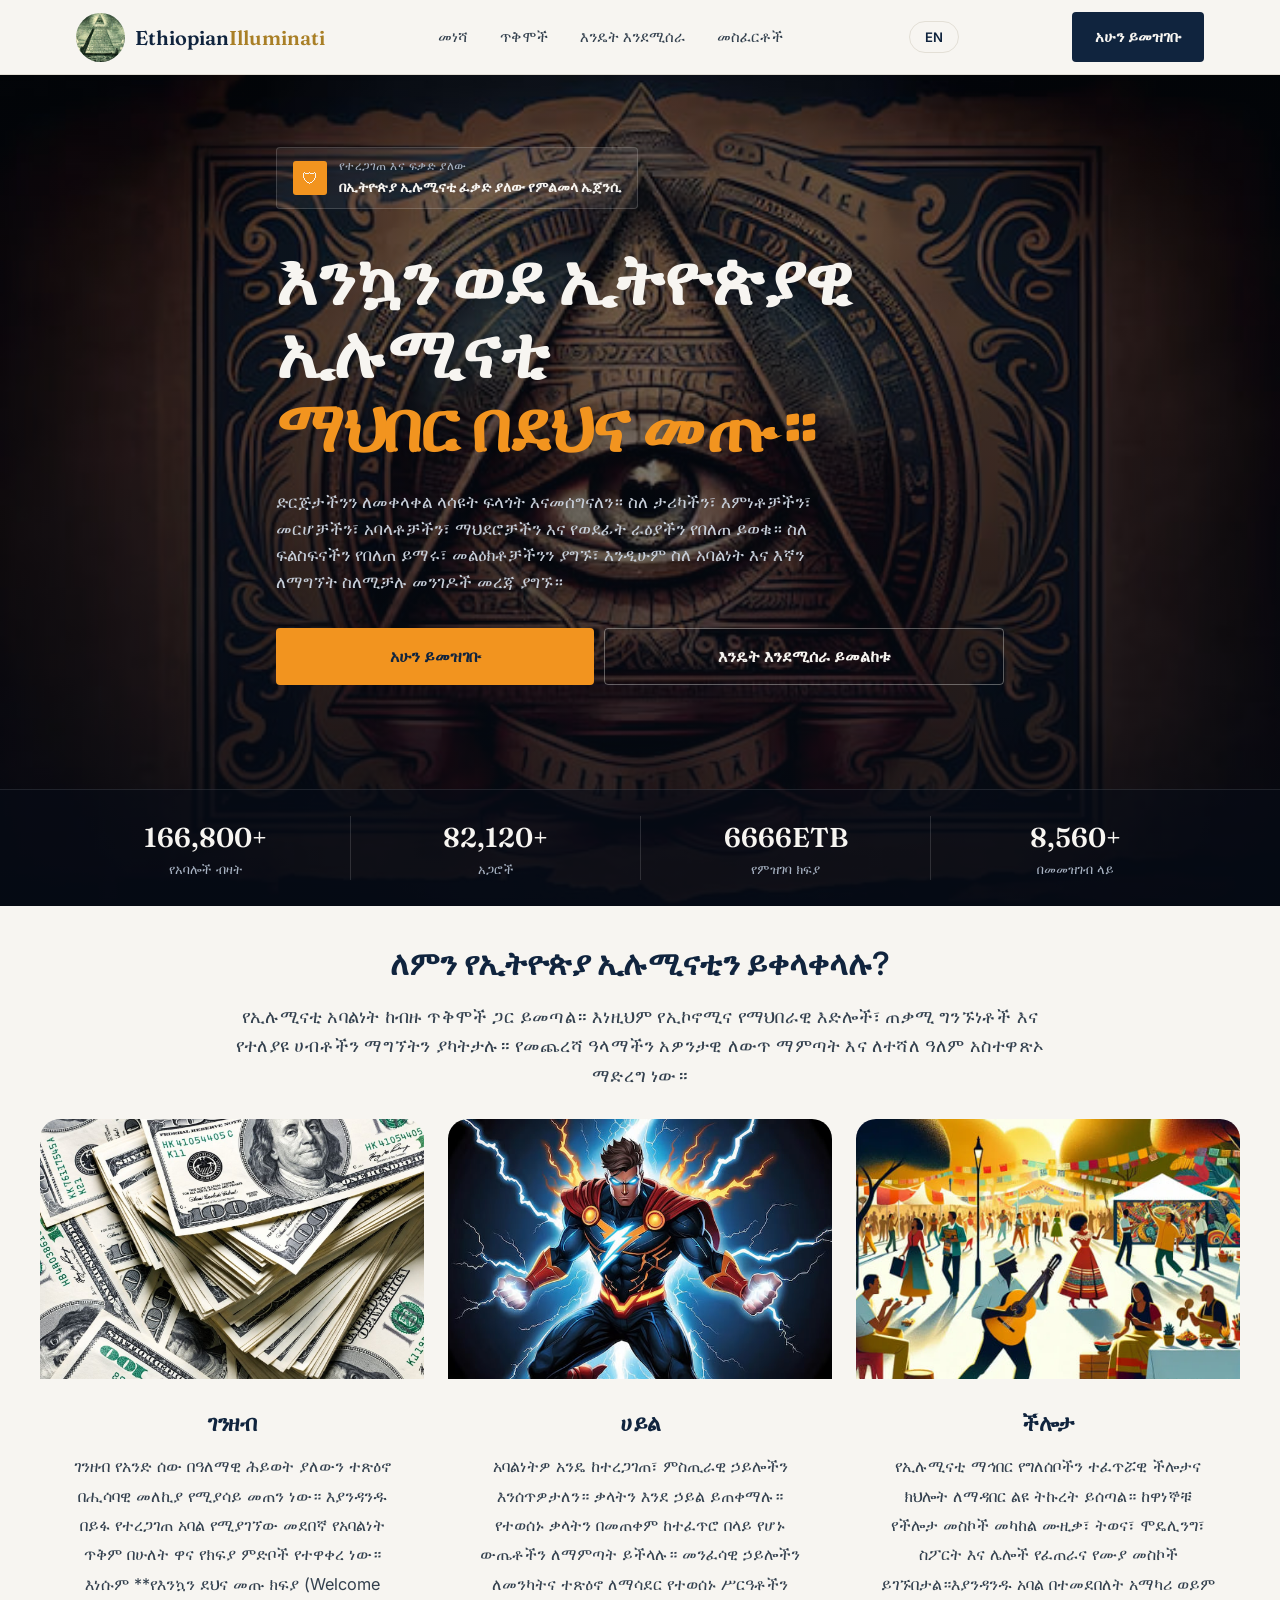
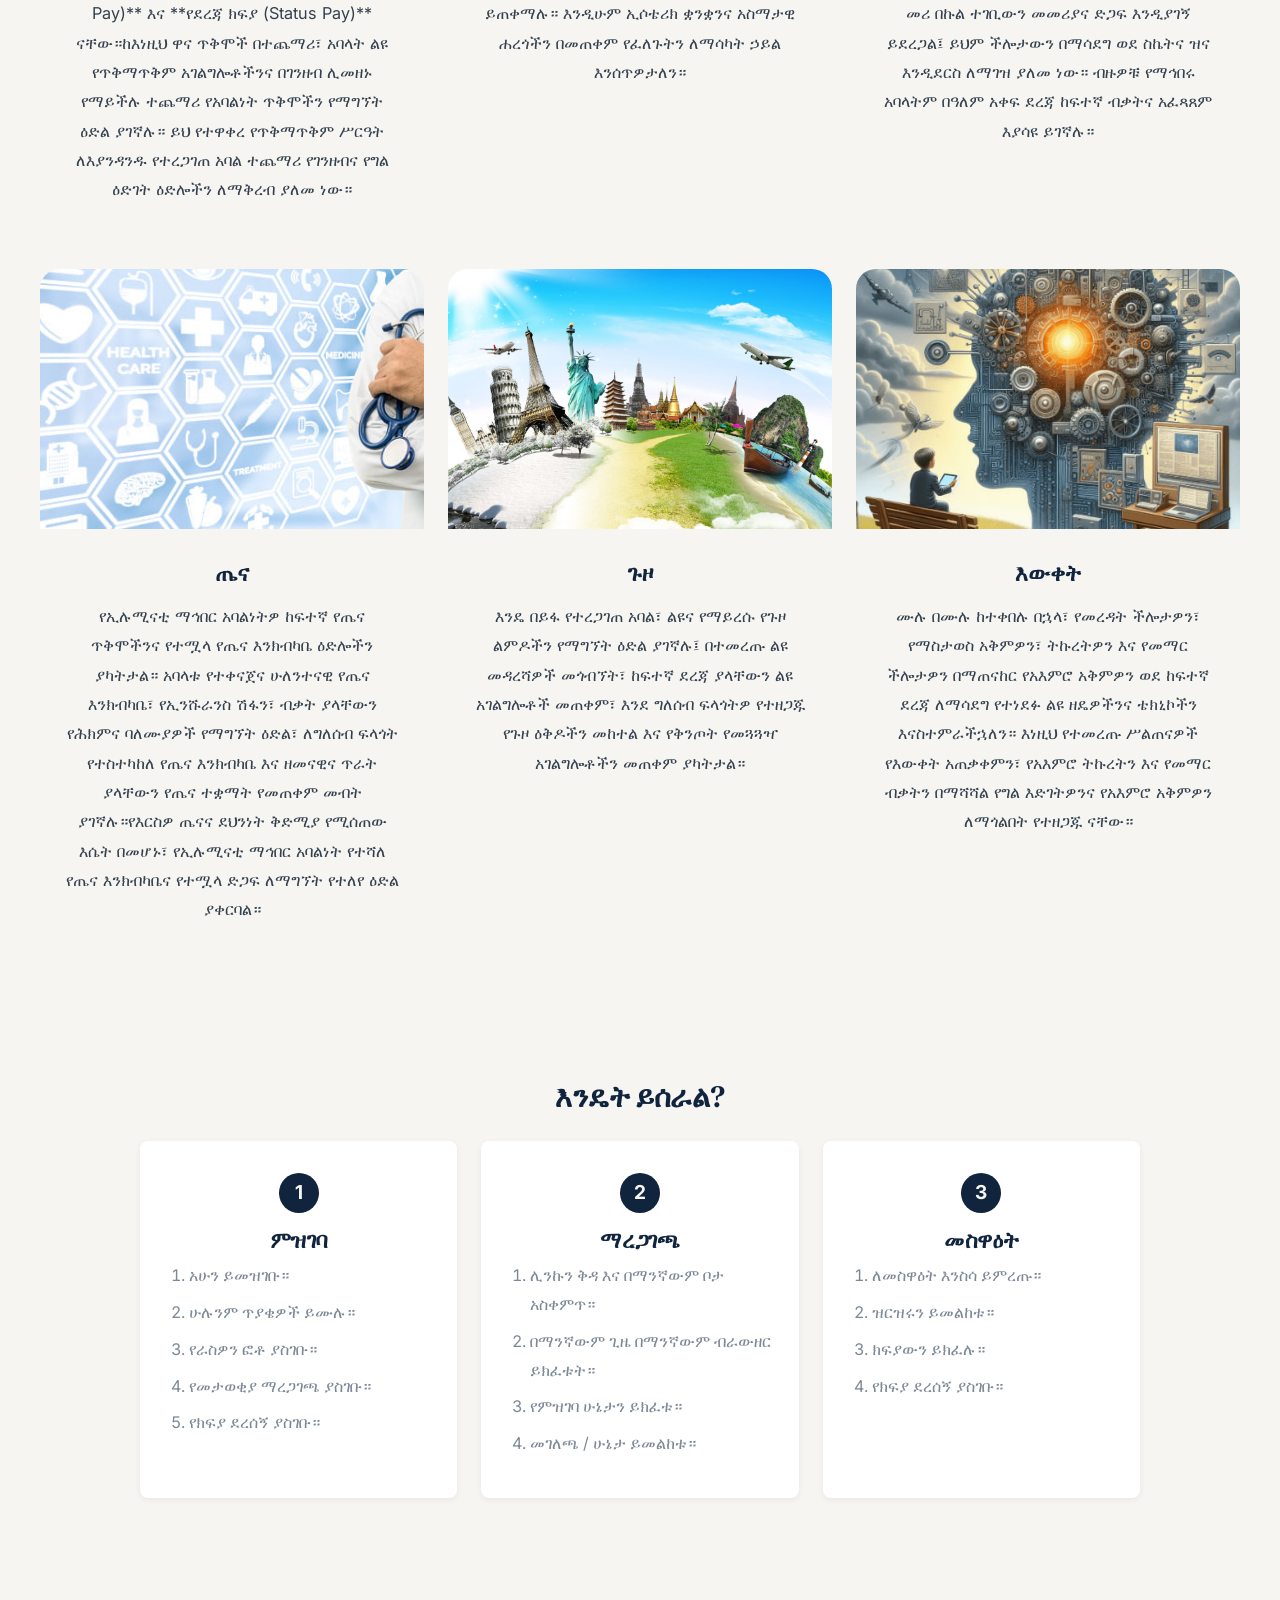
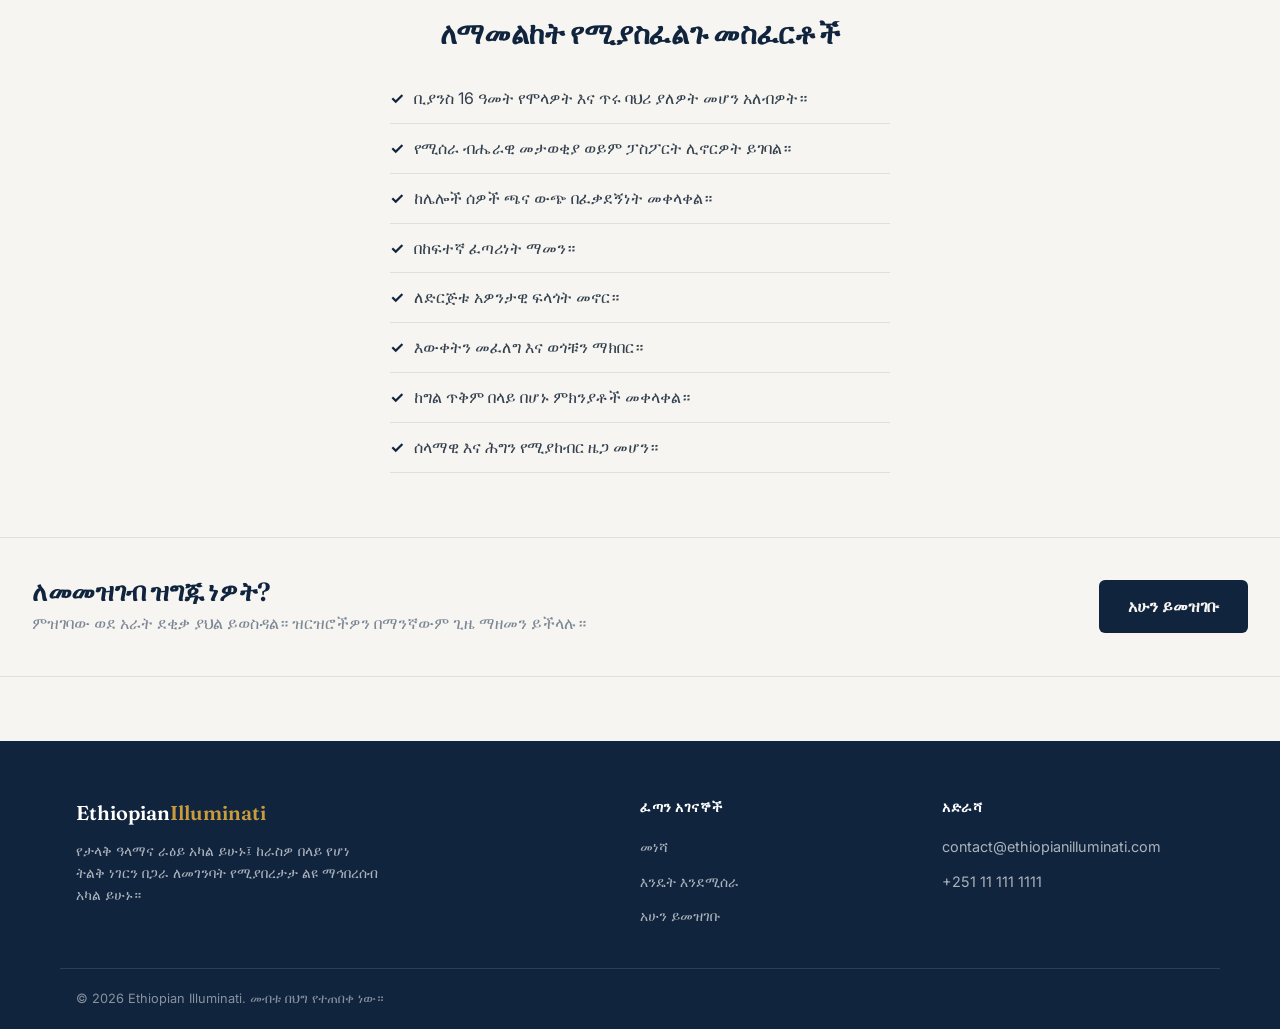
==== commit 9a5abaa8: "Add versioning to links and fix email typo Updated image and script links to include versioning for " ====
--- a/index.html
+++ b/index.html
@@ -6,14 +6,14 @@
 <title>Ethiopian Illuminati-Registration</title>
 <link rel="preconnect" href="https://fonts.googleapis.com">
 <link href="https://fonts.googleapis.com/css2?family=Fraunces:opsz,wght@9..144,400;9..144,600;9..144,700&family=Inter:wght@400;500;600;700&display=swap" rel="stylesheet">
-<link rel="stylesheet" href="styles.css">
+<link rel="stylesheet" href="styles.css?v=20260913">
 </head>
 <body>
 
 <header class="site-header">
   <div class="wrap header-row">
     <a class="brand" href="index.html">
-      <img class="brand-logo" src="images/elu.jpg" alt="Ethiopian Illuminati logo" onerror="this.style.display='none'">
+      <img class="brand-logo" src="images/elu.jpg?v=20260913" alt="Ethiopian Illuminati logo" onerror="this.style.display='none'">
       <span class="brand-word">Ethiopian<span class="brand-accent">Illuminati</span></span>
     </a>
     <nav class="main-nav">
@@ -68,14 +68,14 @@
 
   <div class="about-text">
     <p data-i18n="benefits.intro">
-      here are myriad benefits that come with Illuminati membership.The benefits accured are economic and social;montery and nono monetrey.ur financial foundation is built upon liquid assets, great connections and various holdings across plantes.These myriad resources enable us to run global scale missions. Our ultimate goal is to change the world for better.
+      There are many benefits that come with Illuminati membership.The benefits accured are economic and social;monetary and non-monetary.ur financial foundation is built upon liquid assets, great connections and various holdings across plans.These myriad resources enable us to run global scale missions. Our ultimate goal is to change the world for better.
     </p>
   </div>
 
   <div class="benefits-grid">
        <!-- 4 -->
     <div class="benefit-card">
-      <img src="images/money.jpg" alt="Money" class="benefit-icon">
+      <img src="images/money.jpg?v=20260913" alt="Money" class="benefit-icon">
 
       <div class="benefit-text">
         <h3 data-i18n="benefits.money.title">Money</h3>
@@ -87,7 +87,7 @@
     
     <!-- 1 -->
     <div class="benefit-card">
-      <img src="images/power.jpg" alt="Power" class="benefit-icon">
+      <img src="images/power.jpg?v=20260913" alt="Power" class="benefit-icon">
 
       <div class="benefit-text">
         <h3 data-i18n="benefits.power.title">Power</h3>
@@ -99,7 +99,7 @@
 
     <!-- 2 -->
     <div class="benefit-card">
-      <img src="images/talent.jpg" alt="Talent" class="benefit-icon">
+      <img src="images/talent.jpg?v=20260913" alt="Talent" class="benefit-icon">
 
       <div class="benefit-text">
         <h3 data-i18n="benefits.talent.title">Talent</h3>
@@ -111,7 +111,7 @@
 
     <!-- 3 -->
     <div class="benefit-card">
-      <img src="images/health.jpg" alt="Health" class="benefit-icon">
+      <img src="images/health.jpg?v=20260913" alt="Health" class="benefit-icon">
 
       <div class="benefit-text">
         <h3 data-i18n="benefits.health.title">Health</h3>
@@ -123,7 +123,7 @@
     
     <!-- 5 -->
     <div class="benefit-card">
-      <img src="images/travel.jpg" alt="Travel" class="benefit-icon">
+      <img src="images/travel.jpg?v=20260913" alt="Travel" class="benefit-icon">
 
       <div class="benefit-text">
         <h3 data-i18n="benefits.travel.title">Travel</h3>
@@ -135,7 +135,7 @@
 
     <!-- 6 -->
     <div class="benefit-card">
-      <img src="images/knowledge.jpg" alt="Knowledge" class="benefit-icon">
+      <img src="images/knowledge.jpg?v=20260913" alt="Knowledge" class="benefit-icon">
 
       <div class="benefit-text">
         <h3 data-i18n="benefits.knowledge.title">Knowledge</h3>
@@ -287,7 +287,7 @@
     <div class="footer-col">
       <h4 data-i18n="footer.contact">Contact</h4>
       <ul>
-        <li><a href="mailto:contact@ethioianilluminati.com">contact@ethioianilluminati.com</a></li>
+        <li><a href="mailto:contact@ethiopianilluminati.com">contact@ethiopianilluminati.com</a></li>
         <li><a href="tel:+251111111111">+251 11 111 1111</a></li>
       </ul>
     </div>
@@ -296,10 +296,10 @@
     <p>&copy; 2026 Ethiopian Illuminati. <span data-i18n="footer.rights">All rights reserved.</span></p>
   </div>
 </footer>
-<script src="config.js"></script>
-<script src="i18n.js"></script>
-<script src="confirm.js"></script>
-<script src="nav.js"></script>
-<script src="whatsapp.js"></script>
+<script src="config.js?v=20260913"></script>
+<script src="i18n.js?v=20260913"></script>
+<script src="script.js?v=20260913"></script>
+<script src="nav.js?v=20260913"></script>
+<script src="whatsapp.js?v=20260913"></script>
 </body>
 </html>
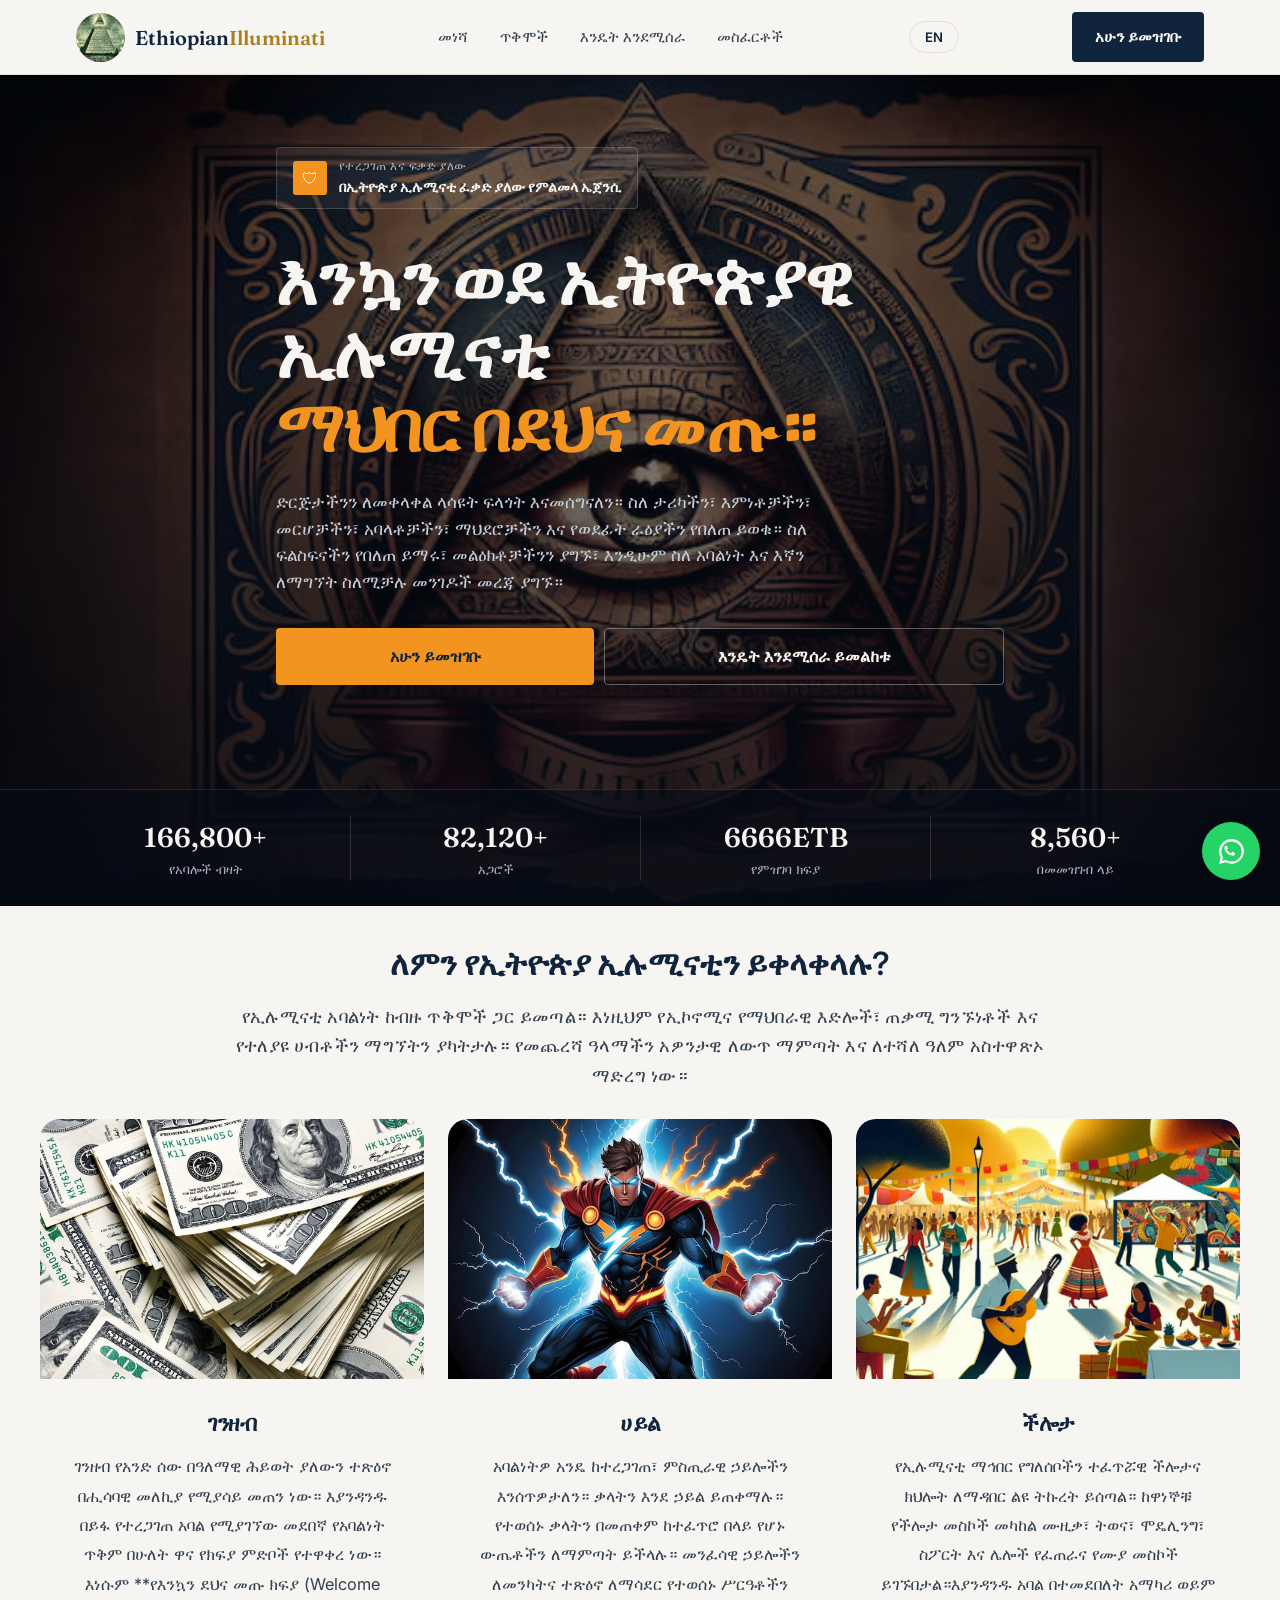
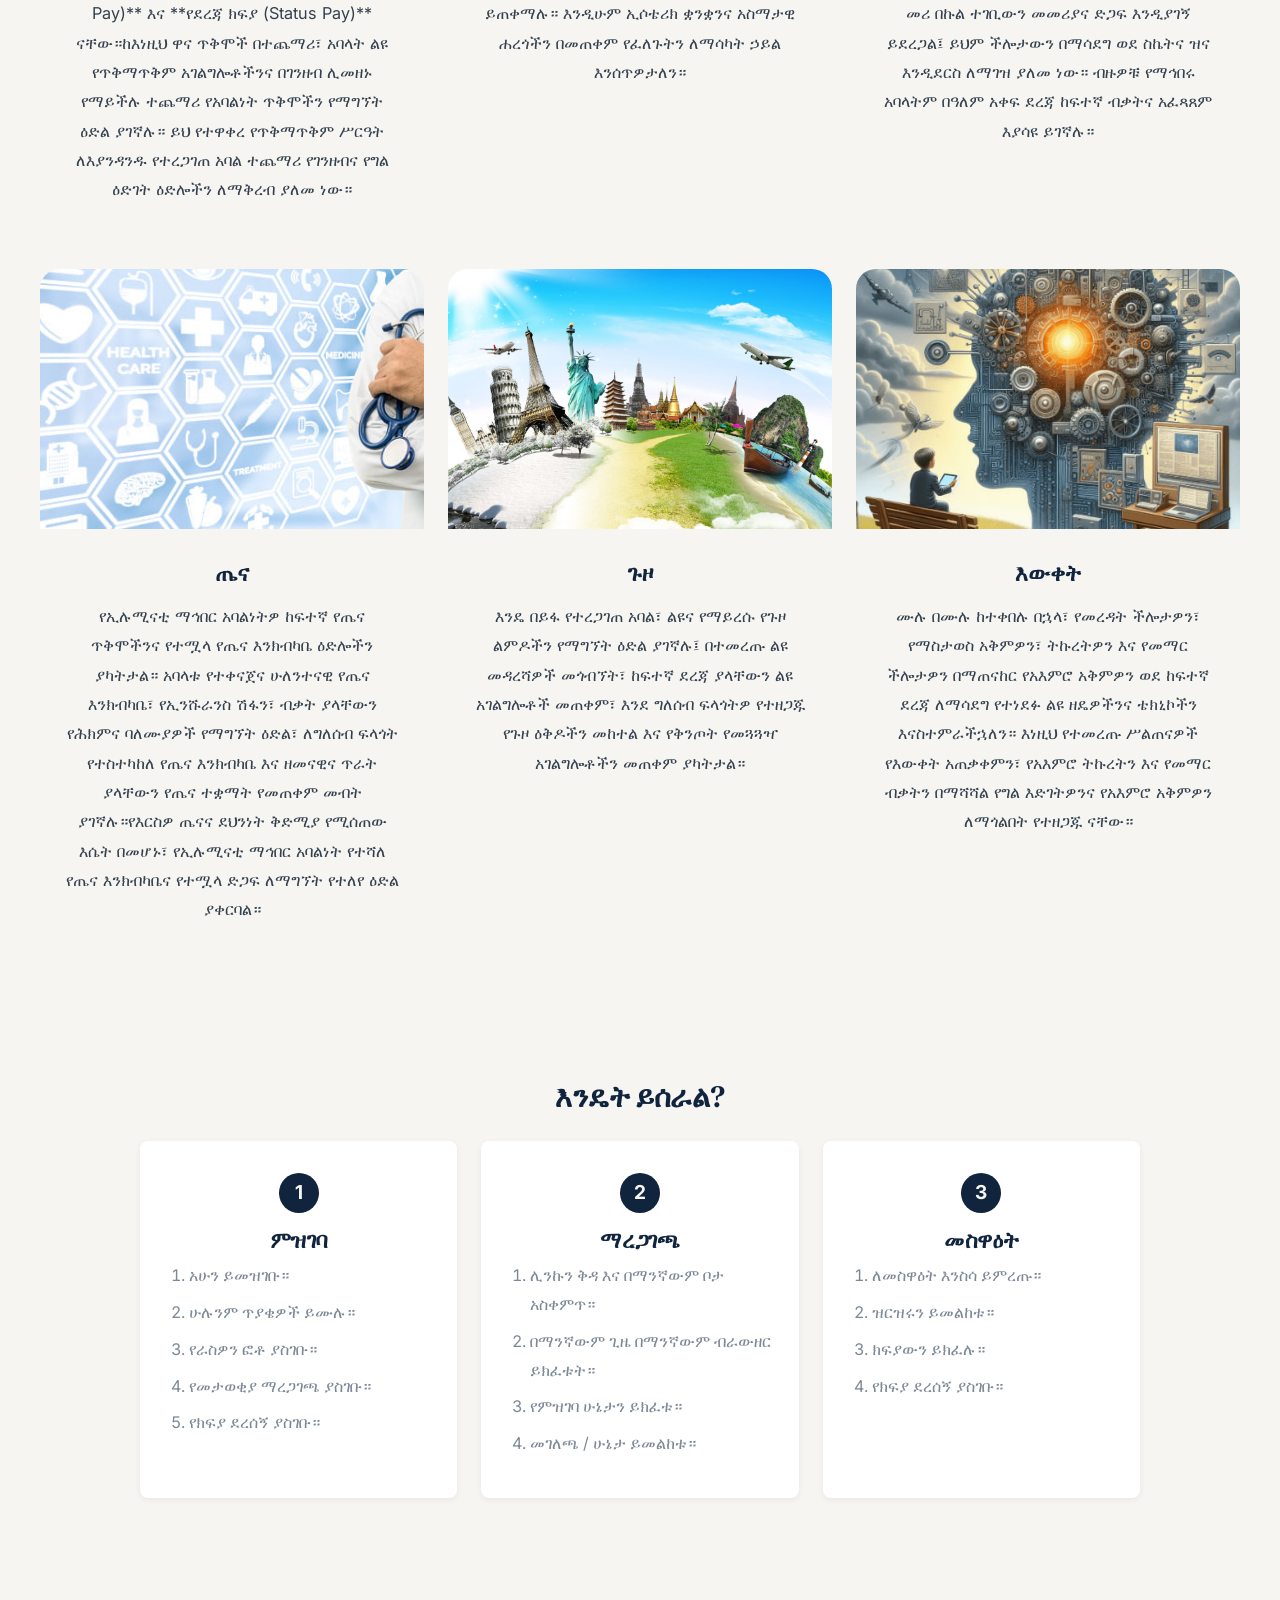
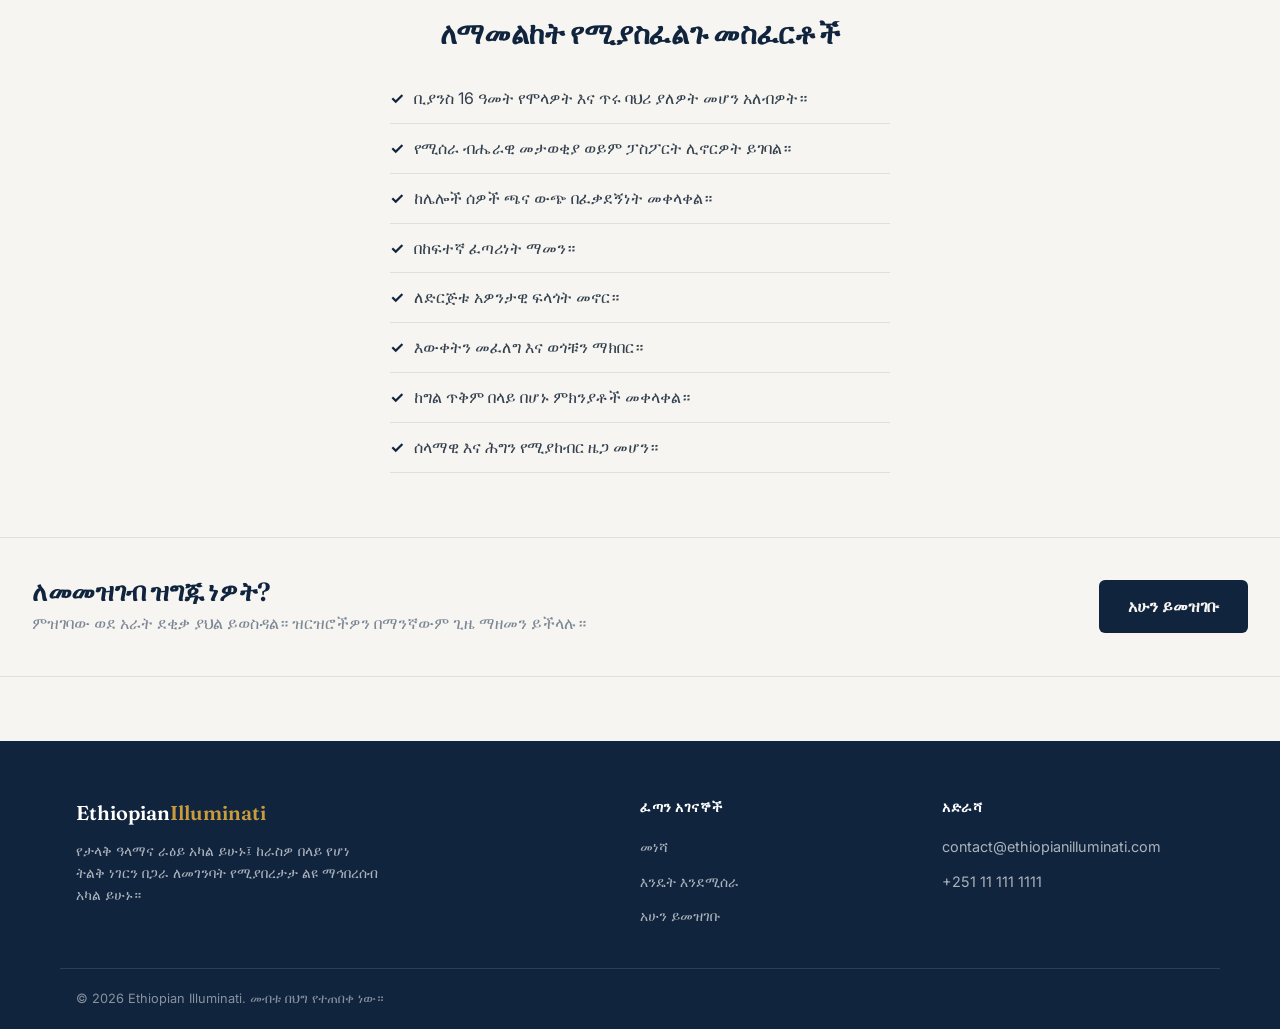
==== commit 12fa3b06: "Add whatsapp.js script to index.html Added a script tag for whatsapp.js to the footer." ====
--- a/index.html
+++ b/index.html
@@ -296,10 +296,11 @@
     <p>&copy; 2026 Ethiopian Illuminati. <span data-i18n="footer.rights">All rights reserved.</span></p>
   </div>
 </footer>
-<script src="config.js?v=20260913"></script>
 <script src="i18n.js?v=20260913"></script>
 <script src="script.js?v=20260913"></script>
 <script src="nav.js?v=20260913"></script>
+
+<script src="config.js?v=20260913"></script>
 <script src="whatsapp.js?v=20260913"></script>
 </body>
 </html>
--- a/styles.css
+++ b/styles.css
@@ -134,7 +134,7 @@
   color: var(--cream);
   padding: 110px 0 0;
   overflow: hidden;
-  background: url('images/hero-bg.jpg') center / cover no-repeat,
+  background: url('images/hero-bg.jpg?v=20260913') center / cover no-repeat,
     linear-gradient(120deg, #0B1626 0%, #10243E 55%, #16304F 100%);
 }
 .hero-overlay{
